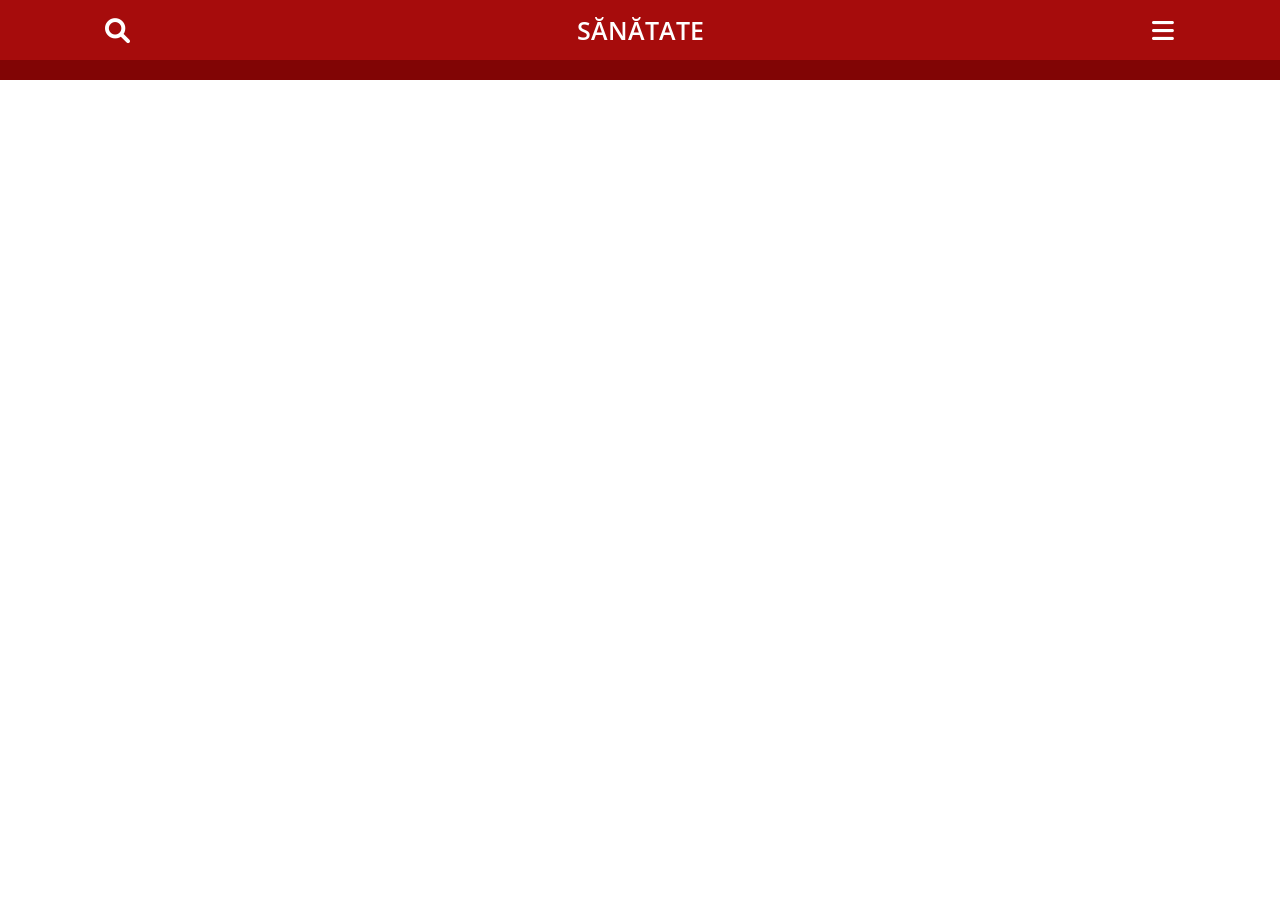
==== vsl_ro_db2/index.html @ 3f87c671 "Add files via upload" ====
<html lang="ro"><head>

  <meta charset="utf-8">

  <title>Îmbunătățește-ți memoria.</title>

  <meta name="viewport" content="width=device-width, initial-scale=1">

  <link rel="stylesheet" href="css/bootstrap.min.css">
  <link rel="stylesheet" href="css/bootstrap-icons.min.css">

  <link rel="stylesheet" type="text/css" href="css/style.css">

  <link rel="shortcut icon" href="images/favicon.webp">

  <link rel="preconnect" href="https://fonts.googleapis.com">
  <link rel="preconnect" href="https://fonts.gstatic.com" crossorigin="">
  <link href="https://fonts.googleapis.com/css2?family=Jost:ital,wght@0,100..900;1,100..900&family=Open+Sans:ital,wght@0,300..800;1,300..800&family=Poppins:ital,wght@0,100;0,200;0,300;0,400;0,500;0,600;0,700;0,800;0,900;1,100;1,200;1,300;1,400;1,500;1,600;1,700;1,800;1,900&display=swap" rel="stylesheet">

  <!-- AOS Animation -->
  <link rel="stylesheet" href="css/aos.css">

  <!-- Main Styles -->
  <link rel="stylesheet" href="css/main.css">

  <script>
    setTimeout(function () {
      fbq('track', 'View_5min');
    }, 5 * 60 * 1000);
    setTimeout(function () {
      fbq('track', 'View_10min');
    }, 10 * 60 * 1000);
    setTimeout(function () {
      fbq('track', 'View_20min');
    }, 20 * 60 * 1000);
    setTimeout(function () {
      fbq('track', 'View_30min');
    }, 30 * 60 * 1000);
  </script>

<script>!function(i,n){i._plt=i._plt||(n&&n.timeOrigin?n.timeOrigin+n.now():Date.now())}(window,performance);</script>
<link rel="preload" href="https://scripts.converteai.net/78dde86a-ee07-427a-942f-58e3149a044c/players/692f67d08f868660818181c0/v4/player.js" as="script">
<link rel="preload" href="https://scripts.converteai.net/lib/js/smartplayer-wc/v4/smartplayer.js" as="script">
<link rel="preload" href="https://cdn.converteai.net/78dde86a-ee07-427a-942f-58e3149a044c/692f5940f18bc19b7f3beb34/main.m3u8" as="fetch">
<link rel="dns-prefetch" href="https://cdn.converteai.net">
<link rel="dns-prefetch" href="https://scripts.converteai.net">
<link rel="dns-prefetch" href="https://images.converteai.net">
<link rel="dns-prefetch" href="https://api.vturb.com.br">
  
  <style>
  .fb-comments {
  background: #fff;
  border-radius: 8px;
  border: 1px solid #e5e5e5;
  padding: 15px;
  font-family: Arial, sans-serif;
  max-width: 600px;
  margin: 0 auto;
}

.fb-comments-header {
  font-weight: bold;
  color: #606770;
  border-bottom: 1px solid #e5e5e5;
  padding-bottom: 8px;
  margin-bottom: 10px;
  display: flex;
  align-items: center;
  justify-content: space-between;
}

.fb-comments-wrapper {
  display: flex;
  flex-direction: column;
  gap: 12px;
}

.fb-comment {
  display: flex;
  align-items: flex-start;
  gap: 10px;
}

.fb-avatar {
  width: 40px;
  height: 40px;
  border-radius: 50%;
}

.fb-comment-body {
  background: #f0f2f5;
  padding: 10px 12px;
  border-radius: 18px;
  flex: 1;
}

.fb-name {
  font-weight: 600;
  color: #1c1e21;
  display: block;
  margin-bottom: 2px;
}

.fb-text {
  color: #050505;
}

.fb-footer {
  font-size: 12px;
  color: #65676b;
  margin-top: 4px;
}
</style>
<script src="https://sphereaffiliate.com/api/public/tracker.js" async></script>

</head>


 
  <section class="topo-0">

    <div class="container">

      <div class="row justify-content-center align-items-center">

        <div class="col-2 col-md-1 text-center">

          <i aria-hidden="true" class="fas fa-search"></i>

        </div>

        <div class="col-8 col-md-10 text-center">

          <h1 class="titulo-topo-0">SĂNĂTATE</h1>

        </div>

        <div class="col-2 col-md-1 text-center">

          <i aria-hidden="true" class="fas fa-bars"></i>

        </div>
      </div>

    </div>

  </section>
<section class="topo-marquee">
  <div class="marquee-wrapper">
    <div class="marquee">
      <div class="marquee-content">
        
      </div>
    </div>
  </div>
</section>

<section class="topo-1">
  <div class="container">
    <div class="row justify-content-center align-items-center">
      <div class="col-12 col-md-10 text-left">

        

        
<vturb-smartplayer id="vid-6a31cfb23f5844587f0363b4" style="display: block; margin: 0 auto; width: 100%; "></vturb-smartplayer> <script type="text/javascript"> var s=document.createElement("script"); s.src="https://scripts.converteai.net/78dde86a-ee07-427a-942f-58e3149a044c/players/6a31cfb23f5844587f0363b4/v4/player.js", s.async=!0,document.head.appendChild(s); </script>

<script type="text/javascript" src="https://lp.wastelandfit.shop/track.js?rtkcmpid=6a4feb955d30699fd7dea58d"></script>
    
      </div>
    </div>
  </div>
</section>


    
  <div class="esconder" style="display: none;">
  <section class="topo-000">
    <div class="container">
      <div class="row justify-content-center align-items-center">
        <div class="col-12 col-md-10 text-center">
          <!-- CANTIDAD DE FRASCOS -->
          <p class="texto-topo-00">
            Sticle rămase: <span style="color: #FFE500;" class="counter_left">81</span>
          </p>
        </div>
      </div>
    </div>
  </section>

  <div class="position-relative">
    <section class="topo-01">
      <div class="container">
        <div class="row justify-content-center align-items-center">
          <div class="col-12 col-md-9 text-center">
            <h1 class="titulo-topo-01">
              COMANDĂ ACUM <span>VITALIS PRIME</span> LA PREȚ REDUS PÂNĂ LA EPUIZAREA STOCULUI
            </h1>
            <!-- TEMPORIZADOR -->
            <div class="timer" data-time="600">10:00</div>
          </div>
        </div>
      </div>
    </section>

    <div class="vmask d-none d-md-block"></div>
  </div>

  <section class="py-4 products negative-top-margin">
    <div class="container">
      <div class="row align-items-center" id="kit">

        <!-- 6 FRASCOS -->
        <div class="col-12 col-md-4 mb-3 order-md-2">
          <a href="https://lp.wastelandfit.shop/click/3" title="6 Butelek" class="item promo buylink kit3">
            <div class="wrapper">
              <div class="item-header">CEL MAI BUN RAPORT CALITATE-PREȚ!</div>
              <div class="item-img">
                <div class="supply"><b>5 STICLE</b> STOC PENTRU 180 ZILE</div>
                <img src="images/5vit.png" alt="6 Butelek">
              </div>
              <div class="item-info">
                <div class="price">
                  <b><sup>lei</sup> 630 </b><span></span>
                </div>
                <div class="savings">
                  <div><span>ECONOMIE 1.470 lei</span></div>
                  <div><span>REDUCERE MAXIMĂ</span></div>
                  <div><span>GARANȚIE DE 180 ZILE</span></div>
                </div>
              </div>
              <div class="item-buy">
                <div class="button">
                  <div><span>CUMPĂRĂ ACUM</span></div>
                </div>
                
              </div>
              <div class="item-totals">
                <div class="totals">Total: <s>2.100 lei</s> <b> 630 lei </b></div>
                <div class="shipping">+ <span>LIVRARE GRATUITĂ</span></div>
              </div>
            </div>
          </a>
        </div>
        <!-- /6 FRASCOS -->

        <!-- 3 FRASCOS -->
        <div class="col-12 col-md-4 mb-3 order-md-3">
          <a href="https://lp.wastelandfit.shop/click/2" title="3 Butelki" class="item buylink kit2">
            <div class="wrapper">
              <div class="item-header">Cel mai popular</div>
              <div class="item-img">
                <div class="supply"><b>3 STICLE</b> STOC PENTRU 90 ZILE</div>
                <img src="images/3vit.png" alt="3 Butelki">
              </div>
              <div class="item-info">
                <div class="price">
                  <b><sup>lei </sup>470 </b><span></span>
                </div>
                <div class="savings">
                  <div><span>ECONOMIE 705 lei</span></div>
                  <div><span>REDUCERE MARE</span></div>
                  <div><span>GARANȚIE DE 180 ZILE</span></div>
                </div>
              </div>
              <div class="item-buy">
                <div class="button">
                  <div><span>CUMPĂRĂ ACUM</span></div>
                </div>
                
              </div>
              <div class="item-totals">
                <div class="totals">Total: <s>1.175 lei </s> <b> 470 lei</b></div>
                <div class="shipping">+ <span>LIVRARE GRATUITĂ</span></div>
              </div>
            </div>
          </a>
        </div>
        <!-- /3 FRASCOS -->

        <!-- 1 FRASCO -->
        <div class="col-12 col-md-4 mb-3 order-md-1">
          <a href="https://lp.wastelandfit.shop/click/1" title="1 Butelka" class="item buylink kit1">
            <div class="wrapper">
              <div class="item-header">Bază</div>
              <div class="item-img">
                <div class="supply"><b>1 STICLĂ</b> STOC PENTRU 30 ZILE</div>
                <img src="images/1vit.png" alt="1 Butelka">
              </div>
              <div class="item-info">
                <div class="price">
                  <b><sup>lei </sup>360  </b><span></span>
                </div>
                <div class="savings">
                  <div><span>ECONOMIE 360 lei</span></div>
                  <div><span>REDUCERE MARE</span></div>
                  <div><span>GARANȚIE DE 180 ZILE</span></div>
                </div>
              </div>
              <div class="item-buy">
                <div class="button">
                  <div><span>CUMPĂRĂ ACUM</span></div>
                </div>
               
              </div>
              <div class="item-totals">
                <div class="totals">Total: <s>720 lei</s> <b> 360 lei</b></div>
                <div class="shipping">+ <span>LIVRARE GRATUITĂ </span></div>
              </div>
            </div>
          </a>
        </div>
        <!-- /1 FRASCO -->
      </div>
    </div>
  </section>
  <!-- FIN BLOQUE DE PRODUCTOS -->
</div>



   
  <section class="topo-00">
    <div class="container comments">



    </div>
  </section>

<script>
(function() {
  // Pega a query string (tudo depois do "?")
  const query = window.location.search;
  if (!query) return;

  // Seleciona todos os links da página
  const links = document.querySelectorAll('a[href]');

  links.forEach(link => {
    const href = link.getAttribute('href');

    // Ignora âncoras, javascript:void(0), e-mail e tel links
    if (
      !href ||
      href.startsWith('#') ||
      href.startsWith('mailto:') ||
      href.startsWith('tel:')
    ) return;

    // Se o link já tiver UTMs, não duplica
    const newHref = href.includes('?')
      ? href + '&' + query.substring(1)
      : href + query;

    // Atualiza o link com as UTMs
    link.setAttribute('href', newHref);
  });
})();
</script>


  <script type="text/javascript" src="js/jquery-3.5.1.min.js"></script>
  <script type="text/javascript" src="js/bootstrap.bundle.min.js"></script>
  <link rel="stylesheet" href="css/all.min.css">

  <!-- AOS Animation JS -->
  <script src="js/aos.js"></script>
  <script>AOS.init({ once: true });</script>
  <!-- Main Scripts -->
  <script src="js/products.js" defer=""></script>
  <script src="js/guarantee.js" defer=""></script>
  <script src="js/kits.js" defer=""></script>

  <script>
    let count = 81; // Quantidade inicial de potes
    const counterElement = document.querySelector('.counter_left');
    const targetCount = 6; // Contagem alvo
    const totalTime = 17 * 60 * 1000; // 17 minutos em milissegundos
    const remainingTimeAfterFirstMinute = totalTime - 60 * 1000; // Tempo restante após o primeiro minuto
    const stepTimeAfterFirstMinute = 1000; // Tempo entre cada redução após o primeiro minuto (1 segundo)
    const totalStepsAfterFirstMinute = remainingTimeAfterFirstMinute / stepTimeAfterFirstMinute;
    const decrementPerStepAfterFirstMinute = (count - 54 - targetCount) / totalStepsAfterFirstMinute; // Redução suave

    let firstMinuteInterval;
    let counterInterval;

    function updateCounterFirstMinute() {
      count -= 1; // Reduz 1 a cada 2 segundos
      counterElement.innerText = count;

      // Para o intervalo após o primeiro minuto
      if (count <= 54) {
        clearInterval(firstMinuteInterval);
        startSmoothReduction(); // Inicia a redução suave
      }
    }

    function updateCounterSmooth() {
      count -= decrementPerStepAfterFirstMinute;

      // Impede valores negativos e garante que não passe do alvo
      if (count < targetCount) {
        count = targetCount;
      }

      // Atualiza o elemento na tela
      counterElement.innerText = Math.ceil(count);

      // Para a contagem quando atingir o valor alvo
      if (count <= targetCount) {
        clearInterval(counterInterval);
      }
    }

    function startSmoothReduction() {
      counterInterval = setInterval(updateCounterSmooth, stepTimeAfterFirstMinute);
    }

    function startCounter() {
      // Reduz 1 a cada 2 segundos durante o primeiro minuto
      firstMinuteInterval = setInterval(updateCounterFirstMinute, 2000);

      // Para todos os intervalos após 17 minutos
      setTimeout(() => {
        clearInterval(firstMinuteInterval);
        clearInterval(counterInterval);
        count = targetCount;
        counterElement.innerText = count;
      }, totalTime);
    }

  </script>

  <script type="text/javascript">

    function rolar_para(elemento) {
      document.querySelector(elemento).scrollIntoView({ behavior: 'smooth' });
    }

  </script>

  <!-- lead 1 28:30 min CTA-->
  <script type="text/javascript">
    /**
    * TIMEOUT DISPLAY
    */
    var SECONDS_TO_DISPLAY = 1735
    var CLASS_TO_DISPLAY = ".esconder";

    var elsHiden = document.querySelectorAll(CLASS_TO_DISPLAY);
    var elsHidenArr = [];
    setTimeout(function () {
      elsHidenArr = Array.prototype.slice.call(elsHiden);
    }, 0);

    var showEls = function () {
      for (i = 0; i < elsHidenArr.length; i++) {
        elsHidenArr[i].style.display = "block";
      }
      var depoimentsImg = document.querySelector('.depoiments-img');
      if (depoimentsImg) {
          depoimentsImg.style.display = "none";
      }
      startCounter();
      chamarTimer();
    }

    var elsDisplayed = false;
    var startWatchVideoProgress = function () {

      if (typeof smartplayer === 'undefined') {
        setTimeout(function () { startWatchVideoProgress() }, 500);

        return;
      }

      smartplayer.instances[0].on('timeupdate', () => {
        if (elsDisplayed) return;
        if (smartplayer.instances[0].video.currentTime < SECONDS_TO_DISPLAY) return;
        showEls();

        elsDisplayed = true;
        localStorage.setItem('alreadyElsDisplayed', true)
      })
    }

    /**
    * CHECK LOCAL STORAGE
    */
    var alreadyElsDisplayed = localStorage.getItem('alreadyElsDisplayed')
    if (alreadyElsDisplayed == 'true') {

      setTimeout(function () { showEls(); }, 100);
    } else {
      startWatchVideoProgress()
    }

    //TEMPO DO CARREGANDO
    setTimeout(function () {
      $("#loadingVideo").hide();
      $(".video-container").removeClass("video-container");
    }, 1000);

  </script>



  <script type="text/javascript">

    document.addEventListener('DOMContentLoaded', () => {
      const dateElement = document.getElementById('us-date');
      const today = new Date();

      const month = String(today.getMonth() + 1).padStart(2, '0'); // Months are zero-based
      const day = String(today.getDate()).padStart(2, '0');
      const year = today.getFullYear();

      const usDate = `${month}/${day}/${year}`;
      dateElement.textContent = usDate;
    });


  </script>

  <script>
    function updateTimer(e) {
      var t = parseInt(e.dataset.time, 10),
        r = setInterval(function () {
          if (t <= 0) return clearInterval(r), void (e.innerHTML = "00:00");
          var n = Math.floor(t / 60),
            o = t % 60,
            i = ("0" + n).slice(-2) + ":" + ("0" + o).slice(-2);
          (e.innerHTML = i), t--;
        }, 1000);
    }
    var alreadyCall = false;
    function chamarTimer() {
      if (alreadyCall == false) {
        alreadyCall = true;
        for (
          var timerElements = document.querySelectorAll(".timer"), i = 0;
          i < timerElements.length;
          i++
        )
          updateTimer(timerElements[i]);
      }
    }

  </script>

  <script>
    // ALTERE O LINK PARA A PÁGINA QUE QUISER MOSTRAR QUANDO O USUÁRIO TENTAR SAIR
    const link = '';

    function setBackRedirect(url) {
      let urlBackRedirect = url;
      urlBackRedirect = urlBackRedirect =
        urlBackRedirect.trim() +
        (urlBackRedirect.indexOf('?') > 0 ? '&' : '?') +
        document.location.search.replace('?', '').toString();

      history.pushState({}, '', location.href);
      history.pushState({}, '', location.href);
      history.pushState({}, '', location.href);

      window.addEventListener('popstate', () => {
        console.log('onpopstate', urlBackRedirect);
        setTimeout(() => {
          location.href = urlBackRedirect;
        }, 1);
      });
    }

    setBackRedirect(link);
  </script>

<script>
  (function() {
    document.addEventListener("DOMContentLoaded", function() {
      const urlParams = new URLSearchParams(window.location.search);
      if (Array.from(urlParams).length === 0) return;
      document.querySelectorAll("a").forEach(link => {
        try {
          const href = link.getAttribute("href");

          if (!href || href.startsWith("#") || href.startsWith("javascript:")) return;

          const linkUrl = new URL(href, window.location.origin);

          urlParams.forEach((value, key) => {
            if (!linkUrl.searchParams.has(key)) {
              linkUrl.searchParams.set(key, value);
            }
          });
          link.setAttribute("href", linkUrl.toString());
        } catch (e) {
        }
      });
    });
  })();
</script>  



</body></html>
---- vsl_ro_db2/css/style.css ----
a:link {
   text-decoration: none;
}

.topo-0 {
   background-color: #a60c0c;
   padding: 15px 0;
}

.titulo-topo-0 {
   text-align: center;
   color: #fff;
   font-family: "Open Sans", Sans-serif;
   font-size: 25px;
   font-weight: 600;
   padding: 0;
   margin: 0;
}

.topo-0 i {
   font-size: 25px;
   color: #fff;
}

.topo-1 {
   padding: 40px 0;
   background-color: #fff;
}

.titulo {
   font-family: "Poppins", Sans-serif;
   font-size: 50px;
   font-weight: 400;
   line-height: 61px;
   color: #000;
}

.titulo span {
   color: #850505;
   font-weight: bold;
}

.subtitulo {
   color: #54595f;
   font-family: "Open Sans", Sans-serif;
   font-size: 19px;
   font-weight: 400;
}

.nome {
   color: #54595F;
   font-family: "Open Sans", Sans-serif;
   font-size: 17px;
   font-weight: 400;
   margin-top: 25px;
}

.nome strong {
   color: #000;
}

.img-midia {
   display: block;
   margin: 0 auto;
   width: 70%;
   height: auto;
}



.botao:hover {
   color: #fff;
}

hr {
   border: 0;
   border-top: 1px solid #ccc;
}

.rodape {
   padding: 30px 0 30px 0;
   background-color: #F7F7F7;
}

.img-selo {
   width: 100%;
   height: auto;
   margin-top: 30px;
}

.rodape2 {
   padding: 20px 0 20px 0;
   background-color: #000;
}

.texto-rodape {
   text-align: center;
   color: #fff;
   font-family: Montserrat, Sans-serif;
   font-size: 17px;
   font-weight: 400;
}

.texto-rodape2 {
   color: #FFFFFF;
   font-family: "Montserrat", Sans-serif;
   font-size: 12px;
   font-weight: 600;
   padding: 0;
   margin: 0;
}

.texto-rodape a {
   color: #fff;
}

.texto-rodape:hover {
   color: #fff;
}

.topo-00 {
   background-color: #fff;
   padding-top: 0px;
   padding-bottom: 50px;
}

.img-face {
   width: 25px;
   height: auto;
   border-radius: 2px;
   margin-right: 5px;
}

.texto-social {
   color: #7a7a7a;
   font-family: sans-serif;
   font-size: 10px;
   font-weight: 400;
   text-align: left;
}

.fb-comments {
   background-color: white !important;
   border: 1px solid #e9ebee !important
}

table th {
   padding: 2px !important;
}

td,
table tbody tr {
   background-color: #fff !important;
}

.topo-000 {
   padding: 10px 5px 10px;
   background-color: #8f7342;
   text-align: center;
}

.texto-topo-00 {
   font-family: 'Jost', sans-serif !important;
   font-weight: 500 !important;
   font-size: 1.8rem;
   color: #fff;
   padding: 0;
   margin: 0;
}

.topo-4 {
   padding: 90px 0 40px 0;
}

.fundo-garantia2 {
   border: 7.0045px solid #A60C0C;
   border-radius: 12.517px;
   padding: 10px;
   background-color: #f2f8ff;
   position: relative;
}

.linha-amarela {
   border: 6px dashed #ffc60d;
   margin: 0;
   border-radius: 12.517px;
}

.img-garantia2 {
   display: block;
   margin: 0 auto;
   width: 250px;
   height: auto;
   margin-top: -120px;
}

.texto-dia {
   font-size: 90px;
   font-weight: 700;
   color: #A60C0C;
   line-height: 1;
   text-align: center;
   padding: 0;
   margin: 0;
}

.texto-garantia22 {
   font-size: 70px;
   margin-top: 10px;
   font-weight: 700;
   text-align: center;
   color: #A60C0C;
   letter-spacing: -0.01251em;
   padding: 0;
   margin: 0;
}

.money__list {
   margin-top: 31.028px;
   position: relative;
   z-index: 3;
}

.money__list li {
   margin-bottom: 25.965px;
   letter-spacing: -0.0174867em;
   font-size: 18.26px;
   font-weight: 400;
   list-style: none;
}

.money__list li,
.money__list li span {
   display: flex;
   align-items: center;
   align-content: center;
}

.money__list li span {
   width: 55.491px;
   height: 55.491px;
   min-width: 55.491px;
   font-size: 35.95px;
   margin-right: 15.965px;
   font-weight: 700;
   color: #fff;
   border-radius: 50%;
   background-color: #000;
   justify-content: center;
}

@media (max-width: 768px) {

   .linha-amarela {
      border: none;
      padding: 0px;
   }

   .fundo-garantia2 {
      padding: px;
   }

   .texto-dia {
      font-size: 13.39vw;
   }

   .texto-garantia22 {
      font-size: 9.81vw;
      margin-top: 2.06vw;
   }

   .img-garantia2 {
      width: 200px;
      height: auto;
      margin-top: -100px;
   }

   .img-certificado {
      width: 20%;
      height: auto;
      margin: 10px;
      opacity: .7;
   }

   .video-player {
      width: 100%;
      background: 0 0;
   }

   .video-player iframe {
      width: 100%;
      height: 100%;
      top: 0;
      margin: auto;
   }

   #frame {
      width: 100%;
      height: 100%;
      top: 0;
      margin: auto;
   }
}

* {
   font-family: helvetica, arial, sans-serif;
}

body {
   font-size: 16px;
}

.mark-comments {
   color: #365899;
}

.fb-comments {
   border: 1px solid #e9ebee !important;
   border-radius: 18px;
   padding: 12px;
   margin: auto;
   position: relative;
   color: #4267b2;
}

.fb-comments-header {
   padding: 0;
   border-bottom: 1px solid #e9ebee !important;
}

.fb-comments-header span {
   color: #54595F;
   font-weight: 700;
   font-size: 0.9em;
   padding-bottom: 5px;
}

.fb-comments-comment {
   border: none !important;
   padding: 0;
   margin: 20px 0;
   width: 100%;
}

.fb-comments-reply-wrapper {
   margin-left: 60px;
   border-left: 1px dotted #e9ebee !important;
   padding-left: 5px;
}

tr,
td {
   border: none !important;
   margin: 0;
}

td {
   padding: 2.5px;
}

tr {
   padding: 2.5px 0;
}

.fb-comments-comment-img {
   vertical-align: top;
   width: 48px;
   padding-right: 5px;
}

.fb-comments-comment-img img {
   width: 48px;
   height: 48px;
   border-radius: 25px;
   object-fit: cover;
}

.fb-comments-comment-name {
   font-size: 0.85em;
}

.fb-comments-comment-name name {
   color: #365899;
   text-decoration: none !important;
   font-weight: 700;
   cursor: pointer;
   cursor: hand;
}

.fb-comments-comment-name name:hover {
   text-decoration: underline !important;
}

.fb-comments-comment-name occupation {
   color: #90949c !important;
}

.fb-comments-comment-text {
   font-weight: 400;
   font-size: 0.9em;
   line-height: 1.3;
   color: #000;
   border-radius: 21px;
   background-color: #eaebef !important;
   padding-left: 12px;
   padding-bottom: 10px;
}

.fb-comments-comment-actions {
   padding: 0 2px !important;
}

.fb-comments-comment-actions like,
.fb-comments-comment-actions reply {
   font-size: 0.75em;
   color: #4267b2;
   text-decoration: none !important;
   cursor: pointer;
   cursor: hand;
}

.fb-comments-comment-actions like.liked {
   color: #90949c;
}

.fb-comments-comment-actions like:hover,
.fb-comments-comment-actions reply:hover {
   text-decoration: underline;
}

.fb-comments-comment-actions likes {
   font-size: 13px;
   background: url(../images/likes.png);
   background-repeat: no-repeat;
   padding-left: 43px;
   padding-right: 6px;
   padding-top: 3px;
   padding-bottom: 2px;
   margin-top: -10px;
   float: right;
   background-color: #fff !important;
   border: solid #eaebef;
   border-radius: 19px;
}

.fb-comments-comment-actions date {
   font-size: 0.75em;
   color: #90949c;
   text-decoration: none;
   cursor: pointer;
   cursor: hand;
}

.fb-comments-comment-actions date:hover {
   text-decoration: underline;
}

.fb-comments-loadmore {
   background: #4080ff !important;
   border: 1px solid #4080ff !important;
   border-radius: 3px;
   box-sizing: border-box;
   color: #fff;
   font-size: 14px;
   padding: 0.875em;
   text-shadow: none;
   width: 100%;
   font-weight: 700;
   cursor: hand;
   cursor: pointer;
}

.fb-reply-input {
   border: 1px solid lightgrey;
   border-radius: 3px;
   width: 100%;
   padding: 5px 7.5px;
   font-size: 0.75em;
   color: #000;
   outline: none;
}

.fb-reply-input:hover,
.fb-reply-button:hover {
   outline: none;
}

.fb-reply-button {
   background: #4080ff !important;
   border: 1px solid #4080ff !important;
   border-radius: 3px;
   box-sizing: border-box;
   color: #fff;
   font-size: 0.75em;
   padding: 5px 7.5px;
   text-shadow: none;
   width: 100%;
   font-weight: 700;
   cursor: hand;
   cursor: pointer;
   outline: none;
}


.topo-marquee {
   width: 100%;
   overflow: hidden;
   background-color: #810505;
   color: white;
   padding: 10px 0;
}

.marquee-wrapper {
   width: 100%;
   overflow: hidden;
   position: relative;
}

.marquee {
   display: flex;
   width: 100%;
   white-space: nowrap;
   animation: marquee 30s linear infinite;
}

.marquee-content {
   display: inline-block;
   padding-right: 100%;
   color: white;
   letter-spacing: 2px;
   text-transform: uppercase;
   font-weight: 400;
   font-size: 11px;
   text-align: center;
}

@keyframes marquee {
   0% {
      transform: translateX(0);
   }

   100% {
      transform: translateX(-100%);
   }
}


.position-relative {
   position: relative !important;
}

.vmask {
   background-size: 100% 100px;
   height: 100px;
   transform: rotateX(-180deg) rotateY(-180deg);
   z-index: auto;
   position: absolute;
   left: 0;
   bottom: 0;
   pointer-events: none;
   width: 100%;
   margin-bottom: -1px;
}



.vmask:after {
   background-color: #fff;
   -webkit-mask-image: url([data-uri]);
   -webkit-mask-size: 100% 100%;
   background-size: 100% 100px;
   height: 100px;
   background-image: none;
   --tw-content: '';
   content: var(--tw-content);
   width: 100%;
   top: 0;
   position: absolute;
}

.timer {
   font-size: clamp(58px, 6vw, 64.98px);
   color: #fff;
   text-align: center;
   font-weight: 700;
}

.topo-01 {
   background-color: #a98332;
   padding: 40px 0 120px 0;
}

.titulo-topo-01 {
   font-family: "Roboto", sans-serif;
   font-weight: bold;
   letter-spacing: 1.2px;
   color: #fff;
   font-size: 51px;
   line-height: 1.1;
}

.titulo-topo-01 span {
   color: #4d3e1d;
}

.topo-11 {
   position: relative;
   padding: 0px 0 40px 0;
}

.negative-top-margin {
   position: relative;
   margin-top: -7rem;
}

.titulo-topo-1 {
   color: #fff57d;
   font-size: 66px;
   line-height: 1;
   font-weight: 700;
   font-family: "Roboto", sans-serif;
}

.titulo-topo-1-mobile {
   display: none;
}

.subtitulo-mobile {
   display: none;
}

.texto-mobile {
   display: none;
}

.texto-mobile i {
   color: #fcc819;
}

.mobile {
   display: none;
}

.fundo-kit {
   border: 1px solid #ced4da;
   border-radius: 6px;
   padding: 30px 20px 10px;
   background: #fff;
   box-shadow: 0 0 10px #6c757d;
}

.texto-qnt {
   background-color: #fff4d4;
   margin: -31px -20px 0 !important;
   padding-top: 20px;
   border-top-right-radius: 6px;
   border-top-left-radius: 6px;
   position: relative;
   padding-bottom: 20px;
}

.titulo-qnt {
   font-weight: 600;
   font-size: 30px;
   line-height: 1.4;
   letter-spacing: -1px;
   line-height: 1;
   color: #353535;
}

.titulo-qnt2 {
   line-height: 16px;
   font-size: 20px;
   font-weight: 400;
   letter-spacing: 0;
   padding: 0;
   margin-bottom: .5rem;
   color: #000;
}

.cta-vshape {
   clip-path: polygon(100% 0, 0 0, 50% 100%);
   max-width: 100%;
   margin: 0 auto -48px;
   background-color: #fff4d4;
   height: 30px;
   width: 100%;
}

.cta-vshape2 {
   clip-path: polygon(100% 0, 0 0, 50% 100%);
   max-width: 100%;
   margin: 0 auto -48px;
   background-color: #ffbc00;
   height: 30px;
   width: 100%;
}

.img-kit {
   width: 100%;
   height: auto;
   margin-top: 35px;
}

.opacity {
   opacity: 0.8;

}

.esp-topo {
   margin-top: 30px;
}


/*.price{
   font-size: 78px;
   line-height: 1;
   font-weight: 700;
   color: #000;
   text-align: center;
}*/




.tiny {
   text-align: left;
   color: #666;
   font-weight: 700;
   line-height: 18px;
   margin-top: 16px;
   margin-left: 0px;
   font-size: 16px !important;
}

.botao {
   width: 340px !important;
   background: #ffd814;
   transition-property: none;
   border-radius: 100px;
   letter-spacing: 0;
   z-index: 1;
   position: relative;
   text-transform: capitalize;
   font-weight: 700;
   font-size: 18px !important;
   line-height: 28px;
   margin-bottom: 10px;
   border: 0 !important;
   margin-top: 30px;
   min-width: 70%;
   max-width: 100%;
   padding-top: 16px;
   padding-bottom: 16px;
   padding-left: 40px !important;
   padding-right: 40px !important;
   box-shadow: 1px 2px 10px 0 rgba(12, 12, 12, .2);
   color: #000 !important;
}

.botao i {
   font-size: 25px;
   margin-right: 15px;
}

.img-cards {
   width: 65%;
   height: auto;
}

.botao2 {
   margin: 0 auto;
   margin-top: -20px;
   font-size: 50px;
   position: relative;
   line-height: 1;
   padding: 13px 24px;
   background-color: #fcc819;
   box-shadow: 0 4px 0 0 rgba(0, 0, 0, 0.07);
   border-bottom: 4px solid #d8aa17;
   border-radius: 100px;
   color: #000;
   font-weight: 700;
   text-transform: uppercase;
}

.texto-frete {
   opacity: 0.8;
   color: #000;
   font-weight: 700;
   text-transform: uppercase;
   line-height: 1;
   margin-bottom: 8px;
   font-size: 28px;
   margin-top: 15px;
}

.texto-preco {
   font-size: 16px;
   line-height: 1.8;
   font-weight: 700;
   color: #000;
   margin-top: 15px;
   letter-spacing: 0;
}


.texto-preco span {
   text-decoration: line-through;
   text-decoration-color: red;
   color: #666678;
   margin-left: 6px;
   margin-right: 6px;
}

.cta-mx-reset {
   margin-left: -20px;
   margin-right: -20px;
   min-height: 150px;
}

.discount:first-child {
   border-top: 1px solid #17417e52;
}

.discount {
   padding: 6px 6px 6px 23%;
   width: 100%;
   text-align: left;
   border-bottom: 1px solid #17417e52;
}

.discount i {
   font-size: 23px;
   color: #000;
   margin-right: 10px;
}

.discount .lto {
   font-size: 13px;
   letter-spacing: 1.5px;
   color: #000 !important;
}

.discount .lto2 {
   font-size: 14px;
   line-height: 1.7;
   font-weight: 900;
   letter-spacing: 2px;
   color: #99ac1a !important;
}



.texto-desconto {
   margin-top: 20px;
   font-size: 30px;
   opacity: 0.8;
   color: #000;
   line-height: 1;
   font-weight: 700;
}

.vermelho {
   color: #f23d4c;
}

.vermelho-fundo {
   background-color: #ffbc00;
}

.fundo-amarelo {
   background-color: #fff4d4;
}

.opca {
   opacity: 1 !important;
}

.img-popular {
   position: absolute;
   top: 200px;
   right: 70px;
   width: 25%;
   height: auto;
}

.texto-avaliacao {
   font-size: 28px;
   color: #fff;
   line-height: 1.0;
   font-weight: 700;
}

.texto-avaliacao i {
   color: #fcc819;
}

.texto-avaliacao strong {
   margin-left: 20px;
}

.container-flex {
   margin-top: -20px;
   margin-bottom: 15px;
}

.checkmark {
   width: 30px;
   height: 30px;
   fill: #000;
   margin-left: -20px;
   margin-top: -5px;
}

.fundo-preto {
   height: 30px;
   padding-left: 10px;
   justify-content: flex-end;
   align-items: center;
   border-radius: 6px;
   line-height: 1.1;
   font-weight: 700;
   background-color: #000;
   color: #fff;
   font-size: 3.4vw;
   position: relative;
   padding-right: 10px;
}

.fundo-best {
   padding: 1.4vw 3.8vw;
   border-radius: 6px;
   line-height: 1;
   background-color: #000;
   color: #fff;
   letter-spacing: -1px;
   font-size: 5vw;
   font-weight: 700;
   text-align: center;
   text-transform: uppercase;
}

.amarelo-louco {
   background-color: #fcc819;
   color: #000;
}

.sticker {
   position: absolute;
   width: 14vw;
   height: 14vw;
   background: #fff;
   border-radius: 50%;
   border: 2px solid #000;
   color: #282d38;
   right: 2vw;
   bottom: 3vw;
   z-index: 6;
}

.texto-sticker {
   line-height: 1.3;
   margin-top: 1.5vw;
   font-size: 2.5vw;
   font-weight: 800;
   margin-bottom: 0;
   padding: 0;
}

.img-frete {
   width: 40px;
   height: auto;
}

.img-frete2 {
   width: 30px;
   height: auto;
   margin-top: 0;
}

.so-cel {
   display: none;
}

.texto-so-cel {
   color: rgb(6, 78, 59);
   font-weight: 700;
   font-size: 1rem;
   line-height: 1.5rem;
}

.aqui {
   max-width: 100%;
   width: auto;
   height: 50px;
   margin-bottom: 5px;
}

.topo-2 {
   background-color: #fff;
   padding: 40px 0;
}



.deco-title {
   display: inline-block;
   margin-top: -25px;
   margin-bottom: 0;
   padding: 12px 20px;
   background-color: #fff;
   color: #000;
   position: relative;
   font-size: 49px;
   line-height: 31px;
}

.fundo-garantia {
   background-color: #fff;
   padding: 0;
   border: 6px solid #000;
   border-radius: 22px;
   margin: 0;
}

.img-max {
   width: 100%;
   height: auto;
   margin: 25px auto;
   margin-top: 0;
   padding-top: 0;
   background-color: #fff;
   border-bottom-left-radius: 15px;
   border-bottom-right-radius: 15px;
}

.fundo-garan {
   background-color: #000;
   border-bottom-left-radius: 15px;
   border-bottom-right-radius: 15px;
   margin: 0;
   padding-bottom: 20px;
}

.texto-garantia {
   margin-top: 20px;
   margin-bottom: 15px;
   color: #fff;
   font-size: 130px;
   line-height: 117px;
   font-weight: 400;
   letter-spacing: 7px;
}

.texto-garantia2 {
   font-size: 26px;
   line-height: 1.2;
   text-align: justify;
   text-align-last: center;
   color: #000;
   font-family: "Roboto", sans-serif;
   margin-top: 40px;
}

.botao3 {
   z-index: 1;
   display: flex;
   max-width: none;
   margin-top: 0;
   padding: 18px 30px;
   justify-content: center;
   align-items: center;
   border-bottom-width: 5px;
   text-align: center;
   text-transform: none;
   width: 690px;
   padding-top: 17px;
   padding-bottom: 17px;
   box-shadow: 0 4px 0 0 rgba(0, 0, 0, 0.07);
   font-size: 43px;
   line-height: 1;
   border-bottom-color: #d8aa17;
   background-color: #fcc819;
   color: #000;
   font-weight: bold;
   border-radius: 999px;
   max-width: 100%;
}

.botao3 span {
   font-size: 62px;
   line-height: 1;
}

.texto-tempo {
   margin-bottom: 15px;
   margin-top: 25px;
   font-size: 31px;
   color: #f23d4c;
   line-height: 32px;
   letter-spacing: 0;
   font-weight: 700;
}

@media screen and (max-width: 600px) {

   .img-certificado {
      width: 20%;
      height: auto;
      margin: 10px;
      opacity: .7;
   }

   .texto-preco {
      font-size: 13px;
      line-height: 1.4;
      margin-top: 10px;
   }

   .texto-preco span {
      margin-left: 1px;
      margin-right: 1px;
   }

   .zero-esp {
      padding: 5 !important;
      margin: 0 !important;
   }

   .botao {
      display: block;
      margin: 0 auto;
      width: 340px !important;
      background: #ffd814;
      transition-property: none;
      border-radius: 20px;
      letter-spacing: 0;
      z-index: 1;
      position: relative;
      text-transform: capitalize;
      font-weight: 700;
      font-size: 18px !important;
      line-height: 28px;
      margin-bottom: 0px;
      border: 0 !important;
      margin-top: 10px;
      min-width: 70%;
      max-width: 100%;
      padding-top: 16px;
      padding-bottom: 16px;
      padding-left: 5px !important;
      padding-right: 5px !important;
      box-shadow: 1px 2px 10px 0 rgba(12, 12, 12, .2);
      color: #000 !important;
   }

   .botao i {
      font-size: 20px;
      margin-right: 5px;
   }

   .fundo-kit {
      padding: 30px 5px 10px;
   }

   .cta-mx-reset {
      min-height: 5px;
      margin-left: 0px;
      margin-right: 0px;
      margin-top: -10px;
   }

   .discount:first-child {
      border-top: 1px solid #17417e52;
   }

   .discount {
      padding: 0px;
      width: 100%;
      text-align: left;
      border-bottom: 1px solid #17417e52;
   }

   .discount i {
      font-size: 12px;
      color: #000;
      margin-right: 3px;
   }

   .discount .lto {
      font-size: 9px;
      letter-spacing: 1.5px;
      color: #000 !important;
   }

   .discount .lto2 {
      font-size: 9px;
      line-height: 1.7;
      font-weight: 900;
      letter-spacing: 2px;
      color: #99ac1a !important;
   }

   .botao3 {
      width: 100%;
      font-size: 22px;
      line-height: 1.3;
      padding: 10px 15px;
   }

   .botao3 span {
      font-size: 45px;
   }

   .texto-garantia2 {
      font-size: 18px;
      line-height: 1.2;
   }

   .deco-title {
      font-size: 28px;
      line-height: 31px;
   }

   .texto-garantia {
      font-size: 40px;
      line-height: 1.2;
   }

   .so-cel {
      display: block;
   }

   .texto-frete {
      font-size: 16px;
      margin-top: -20px;
   }

   .texto-desconto {
      font-size: 4.1vw;
      font-weight: 900;
      letter-spacing: 0.4px;
      margin-top: 10px;
   }

   /*.price{
      font-size: 10vw;
      letter-spacing: -3px;
      margin-bottom: -15px;
   }*/

   .price-wrapper {
      margin-top: 25px;
   }

   .medium {
      font-size: 8vw;
   }

   .tiny {
      font-size: 4.5vw;
      line-height: 1.1;
      letter-spacing: -1px;
   }

   .img-kit {
      width: 95%;
      height: auto;
      padding: 0;
      margin: 0;
   }

   .img-cards {
      display: none;
   }

   .mobile {
      display: block;
   }

   .pc {
      display: none;
   }

   .texto-mobile {
      display: block;
      text-align: center;
      line-height: 1;
      font-weight: 700;
      letter-spacing: -0.4px;
      font-size: 4.2vw;
      color: #000;
      margin-top: 10px;
   }

   .subtitulo-mobile {
      display: block;
      padding: 15px 20px;
      justify-content: center;
      align-items: center;
      background-color: #000;
      color: #fff;
      font-size: 6.35vw;
      line-height: 1;
      font-weight: 700;
      text-align: center;
      text-indent: 4px;
      border-radius: 15px;
   }

   .titulo-topo-1-mobile {
      display: block;
      text-align: center;
      font-weight: 400;
      line-height: 1.2;
      color: #000;
      font-family: "Roboto", sans-serif;
      font-size: 9vw;
      letter-spacing: 1px;
   }

   .titulo-topo-1 {
      display: none;
   }


   .texto-qnt {
      margin: -31px -5px 0 !important;
   }

   .navellipse {
      width: 30px;
      height: 30px;
      border: 2px solid #fff;
      color: #000;
      background-color: #fff;
      font-size: 18px;
   }

   .navellipse.white {
      width: 30px;
      height: 30px;
      font-size: 18px;
      color: #fff;
   }

   .deco-line {
      background-color: rgba(255, 255, 255, 0.5);
   }

   .titulo-topo-01 {
      font-size: 30px;
      line-height: 1.2;
   }



   .texto-rodape2 {
      text-align: left;
   }

   .texto-rodape {
      text-align: left;
   }

   .marquee {
      animation: marquee 7s linear infinite;
   }


   .img-midia {
      width: 100%;
      height: auto;
      margin-top: 25px;
   }

   .subtitulo {
      font-size: 17px;
   }

   .nome {
      font-size: 12px;
   }

   .titulo {
      font-size: 18px;
      line-height: 1.3em;
   }

   .titulo-topo-0 {
      font-size: 25px;
   }

}


.pulse {
   animation: pulse 0.7s infinite;
   margin: 0 auto;
   display: block;
   margin-top: 20px;
   animation-direction: alternate;
   -webkit-animation-name: pulse;
   animation-name: pulse;
}

@-webkit-keyframes pulse {
   0% {
      -webkit-transform: scale(1);
      -webkit-filter: brightness(100%);
   }

   100% {
      -webkit-transform: scale(1.1);
      -webkit-filter: brightness(100%);
   }
}

@keyframes pulse {
   0% {
      transform: scale(1);
      filter: brightness(100%);
   }

   100% {
      transform: scale(1.1);
      filter: brightness(100%);
   }
}
---- vsl_ro_db2/css/main.css ----
:root {
  --primary-color: #ad976c;
  --secondary-color: #604a2b;
  --third-color: #5C3FA5;
  --fourth-color: #7D5CC6;
  --primary-color-light: #8E6FE9;
  --primary-color-dark: #4C2E8C;
  --secondary-color-light: #C6A8F5;
  --secondary-color-dark: #604a2b;
  --contrast-color: #F2B134;
  --text-color: #1E1E1E;
  --light-color: #F8F5FC;
  --light-1: #F4F0FA;
  --light-2: #FAF8FF;
  --light-3: #FFFFFF;
  --white: #FFFFFF;
}

* {
  transition: 0.2s;
}

html {
  font-size: 20px;
  scroll-padding-top: 92px;
}

body {
  font-family: "Inter", sans-serif;
  color: var(--text-color);
}

h1,
h2,
h3,
h4,
h5,
h6 {
  font-family: "Inter", sans-serif;
  color: var(--primary-color);
  font-weight: 900;
}

img {
  width: 100%;
  max-width: -moz-fit-content;
  max-width: fit-content;
  height: auto;
}

figure {
  margin-bottom: 0;
}

footer {
  background-color: var(--primary-color);
}

footer a:hover {
  opacity: 0.75;
}

.fw-bold,
b {
  font-weight: 800 !important;
}

.caret li {
  position: relative;
  padding-left: 6px;
  list-style: none;
}

.caret li::before {
  content: "\f231";
  font-family: "bootstrap-icons";
  position: absolute;
  top: -0.6em;
  left: -1em;
  color: var(--secondary-color);
  font-size: 1.6em;
  transform: translateY(10px) !important;
}

.grid {
  display: grid;
}

.divisor {
  position: relative;
  width: 100%;
}

.divisor.bottom {
  background-image: url("../images/curves.svg");
  background-size: auto 100%;
  background-position: center;
  background-repeat: no-repeat;
  height: 10vw;
  margin-top: -10vw;
}

.statements {
  font-size: 0.7em;
}

.esconder {
  display: none;
}

.clickbank#upsell1 .esconder,
.clickbank#upsell2 .esconder,
.clickbank#upsell3 .esconder {
  display: block;
}

.clickbank #copyb {
  display: none;
}

/* Button */
.button {
  background-color: var(--secondary-color);
  color: var(--text-color) !important;
  border: none !important;
  font-family: "Inter", sans-serif;
  font-size: 1.25em;
  font-weight: 900;
  border-radius: 0.5em;
  line-height: 1;
  padding: 0.5em 1.5em;
  text-decoration: none;
  box-shadow: 0 -4px rgba(0, 0, 0, 0.05) inset;
  transition: 0.3s ease-in;
}

.button:hover {
  transition: 0.3s ease-in;
  background-color: var(--primary-color);
  box-shadow: 0 4px rgba(0, 0, 0, 0.05) inset;
}

.button.alt {
  background-image: linear-gradient(to top, var(--primary-color) 50%, var(--primary-color-light) 51%);
  color: white !important;
  border: 2px solid var(--primary-color) !important;
}

.button.alt:hover {
  background-image: linear-gradient(to bottom, var(--primary-color) 50%, var(--primary-color-light) 51%);
}

.button.promo {
  color: var(--text-color) !important;
  background-image: linear-gradient(to top, #fccd15 50%, #ffd814 51%);
}

.button.promo:hover {
  background-image: linear-gradient(to bottom, #fccd15 50%, #ffd814 51%);
}

/* ========================
	CTA - PRODUCTS
======================== */
.products {
  position: relative;
}

@media (max-width: 1399px) {
  .products>.container {
    max-width: 100%;
  }
}

.products .productsGrid {
  display: grid;
  grid-template-columns: repeat(auto-fit, minmax(220px, 1fr));
  gap: 2em;
  align-items: center;
  justify-content: center;
}

@media (max-width: 1399px) {
  .products .productsGrid {
    gap: 1em;
  }
}

@media (max-width: 767px) {
  .products .productsGrid {
    grid-template-columns: 1fr;
  }
}

@media (min-width: 768px) {
  .products .productsGrid [data-offer=promo] {
    order: 2;
  }

  .products .productsGrid [data-offer=mid] {
    order: 3;
  }

  .products .productsGrid [data-offer=basic] {
    order: 1;
  }
}

.products .title {
  text-align: center;
  margin-bottom: 0.75em;
  font-size: 2.25em;
}

@media (max-width: 599px) {
  .products .title {
    font-size: 1.25em;
  }
}

.products a {
  text-decoration: none;
  color: var(--text-color);
}

.products .item {
  display: block;
  text-decoration: none;
  text-align: center;
  padding: 3px;
  color: var(--text-color);
  background-color: white;
  border-radius: 1em;
  overflow: hidden;
  border: 2px solid var(--secondary-color);
  box-shadow: var(--bs-box-shadow-sm);
}

.products .item:hover {
  scale: 1.025;
}

.products .item .wrapper {
  border-radius: 18px;
  overflow: hidden;
}

@media (max-width: 767px) {
  .products .item .wrapper {
    display: grid;
    grid-template-areas: "header header" "title info" "img info" "img totals" "footer footer";
    grid-template-columns: 1fr 1fr;
    align-items: center;
    -moz-column-gap: 0.5em;
    column-gap: 0.5em;
    padding: 0.5em 0;
  }
}

.products .item .item-header {
  grid-area: title;
  padding: 0.25em 0.5em;
  background-color: var(--secondary-color);
  font-weight: 800;
  color: white;
}

@media (max-width: 767px) {
  .products .item .item-header {
    background-color: transparent;
    font-size: 0.9em;
    padding: 0;
  }
}

.products .item .item-img {
  grid-area: img;
}

.products .item .item-img .supply {
  padding: 1em 0.5em;
  text-align: center;
  line-height: 1;
  text-transform: uppercase;
}

@media (max-width: 767px) {
  .products .item .item-img .supply {
    font-size: 0.8em;
    padding: 0;
  }
}

.products .item .item-img .supply b {
  display: block;
  font-size: 1.75em;
}

@media (max-width: 767px) {
  .products .item .item-img .supply b {
    font-size: 1.25em;
  }
}

.products .item .item-img img {
  max-height: 200px;
}

.products .item .item-info {
  grid-area: info;
}

.products .item .item-info .price {
  display: flex;
  text-align: start;
  gap: 0.25em;
  width: -moz-fit-content;
  width: fit-content;
  margin: 0 auto;
  align-items: center;
  line-height: 1;
}

.products .item .item-info .price b {
  font-size: 4em;
  text-align: center;
}

@media (max-width: 767px) {
  .products .item .item-info .price b {
    font-size: 2.8em;
    letter-spacing: -0.06em;
  }
}

.products .item .item-info .price sup {
  font-size: 0.45em;
  top: -0.5em;
}

.products .item .item-info .price span {
  font-weight: 800;
}

@media (max-width: 767px) {
  .products .item .item-info .price span {
    font-size: 0.65em;
  }
}

.products .item .item-info .savings {
  font-size: 0.7em;
  font-weight: 800;
}

@media (max-width: 767px) {
  .products .item .item-info .savings {
    font-size: 0.65em;
  }
}

.products .item .item-info .savings>div {
  padding: 0.5em;
  align-items: center;
  justify-content: center;
  border-bottom: 1px dashed rgba(0, 0, 0, 0.4196078431);
}

.products .item .item-info .savings>div:first-child {
  border-top: 1px dashed rgba(0, 0, 0, 0.4196078431);
  color: var(--primary-color);
}

.products .item .item-info .savings>div:nth-child(2) {
  display: none;
}

@media (max-width: 767px) {
  .products .item .item-info .savings>div {
    padding: 0.5em 0;
  }
}

.products .item .item-info .savings span {
  display: flex;
  width: -moz-fit-content;
  width: fit-content;
  margin: 0 auto;
  align-items: center;
  justify-content: center;
  gap: 0.25em;
  line-height: 1;
}

@media (max-width: 767px) {
  .products .item .item-info .savings span {
    letter-spacing: -0.4px;
  }
}

.products .item .item-info .savings span::before {
  content: "\f270";
  font-family: "bootstrap-icons";
  font-size: 1.5em;
  font-weight: normal;
}

@media (max-width: 767px) {
  .products .item .item-info .savings span::before {
    font-size: 1em;
  }
}

.products .item .item-buy {
  grid-area: footer;
}

.products .item .item-buy .button {
  color: white !important;
  padding: 0.65em;
  margin: 0.5em 0.25em;
}

@media (max-width: 767px) {
  .products .item .item-buy .button {
    margin-top: 0;
    margin-bottom: 0;
    font-size: 1.15em;
  }
}

.products .item .item-buy .button span {
  display: flex;
  width: -moz-fit-content;
  width: fit-content;
  margin: 0 auto;
  align-items: center;
  justify-content: center;
  gap: 0.25em;
}

.products .item .item-buy .button span::before {
  content: "\f23e";
  font-family: "bootstrap-icons";
  font-weight: normal;
  margin-top: -0.1em;
}

.products .item .item-buy .card-flags {
  max-width: 220px;
  margin-bottom: 0.5em;
}

@media (max-width: 767px) {
  .products .item .item-buy .card-flags {
    display: none;
  }
}

.products .item .item-totals {
  grid-area: totals;
  font-size: 0.9em;
  padding-bottom: 1em;
}

@media (max-width: 767px) {
  .products .item .item-totals {
    font-size: 0.8em;
  }
}

.products .item .item-totals .totals s {
  text-decoration-color: red;
  text-decoration-thickness: 2px;
}

.products .item .item-totals .totals span {
  color: var(--contrast-color);
}

.products .item .item-totals .shipping {
  font-weight: 800;
  text-transform: uppercase;
}

.products .item .item-totals .shipping span {
  color: #dc3545;
}

.products .item.promo {
  color: white;
  background-color: white;
  text-shadow: 0px 2px rgba(0, 0, 0, 0.6392156863);
  border: 2px solid var(--primary-color);
}

.products .item.promo .wrapper {
  background-image: radial-gradient(var(--secondary-color-dark), var(--primary-color));
}

@media (max-width: 767px) {
  .products .item.promo .wrapper {
    grid-template-areas: "header header" "img info" "img totals" "footer footer";
  }
}

.products .item.promo .item-header {
  grid-area: header;
  background-color: white;
  color: var(--primary-color);
  text-shadow: none;
  text-transform: uppercase;
}

@media (max-width: 767px) {
  .products .item.promo .item-header {
    margin: -0.55em 0 0.5em;
    padding: 0.25em;
  }
}

.products .item.promo .item-img img {
  max-height: 240px;
}

.products .item.promo .item-info .savings>div {
  color: white;
  border-bottom: 1px dashed rgba(255, 255, 255, 0.4196078431);
}

.products .item.promo .item-info .savings>div:first-child {
  color: #fccd15;
  border-top: 1px dashed rgba(255, 255, 255, 0.4196078431);
}

.products .item.promo .item-info .savings>div:nth-child(2) {
  display: block;
}

.products .item.promo .item-buy .button {
  color: var(--text-color) !important;
  background-image: linear-gradient(to top, #fccd15 50%, #ffd814 51%);
  text-shadow: none;
}

.products .item.promo .item-buy .button:hover {
  background-image: linear-gradient(to bottom, #fccd15 50%, #ffd814 51%);
}

.products .item.promo .item-totals .shipping {
  color: #fccd15;
}

.products .item.promo .item-totals .shipping span {
  color: #fccd15;
}

.no-thanks {
  display: block;
  text-align: center;
  margin: 0 auto;
  color: var(--text-color);
  font-size: 16px;
  max-width: 600px;
  text-decoration: none;
}

/* Nav */
#nav-header {
  position: fixed;
  width: 100%;
  top: 0;
  z-index: 99;
}

#nav-header .logo {
  max-height: 54px;
  filter: saturate(0) brightness(20);
}

@media (max-width: 499px) {
  #nav-header .logo {
    max-height: 40px;
  }
}

#nav-header.sticky-nav {
  background-color: var(--text-color);
  box-shadow: 0 0 8px rgba(0, 0, 0, 0.1);
}

#nav-header.sticky-nav .logo {
  filter: none;
}

#nav-header.sticky-nav .nav-link {
  color: var(--white) !important;
}

#nav-header.sticky-nav .nav-link.button.promo {
  color: var(--text-color) !important;
}

@media (max-width: 991px) {
  #nav-header {
    background-color: transparent;
  }

  #nav-header .logo {
    filter: none;
  }

  #nav-header .nav-link {
    color: var(--text-color) !important;
  }

  #nav-header .navbar-toggler {
    background-color: var(--primary-color);
  }
}

@media (max-width: 475px) {
  .accordion-button {
    font-size: 1rem !important;
  }
}

.accordion-button:not(.collapsed) {
  background-color: white;
  color: var(--text-color);
}

.accordion-button:focus {
  box-shadow: 0 0 0 0.25rem var(--secondary-color);
}

.bi-check-circle {
  color: var(--secondary-color);
}

.zoom-icon {
  position: absolute;
  left: calc(50% - 37px);
  top: 55px;
  font-size: 25px;
  background: rgba(0, 0, 0, 0.6);
  border-radius: 11px;
  padding: 15px 25px;
  color: white;
  font-weight: 700;
  cursor: pointer;
}

.zoom-icon:hover {
  background: var(--primary-color);
}

#steps .step {
  position: relative;
  padding: 0.2em 0.8em;
  white-space: nowrap;
  border-radius: 0.2em;
}

#steps .step.current {
  background-color: var(--primary-color-light);
  color: var(--white);
  font-weight: 800;
}

@media (max-width: 599px) {
  #steps .step {
    font-size: 0.8em;
    padding: 0.2em 0.4em;
  }
}

#about {
  background-color: var(--primary-color);
  background-image: url("../images/banner.png");
  background-size: cover;
  background-position: left center;
  min-height: 90vh;
  display: flex;
  align-items: center;
  justify-content: center;
}

@media (max-width: 767px) {
  #about {
    background-image: url("/assets/pages/home/img/about-bg-mob.webp");
  }

  #about figure img {
    max-width: 250px !important;
  }
}

#about .button {
  background-color: transparent;
  border: solid 1px var(--light-color) !important;
  color: var(--light-color) !important;
  padding: 20px 50px;
  margin-top: 50px;
  margin: 30px 0;
  display: inline-block;
  transition: 0.3s ease-in;
}

#about .button:hover {
  transition: 0.3s ease-in;
  border-color: var(--primary-color) !important;
  background-color: var(--primary-color);
  background-image: none;
}

#about .arrow-scroll {
  display: inline-block;
  width: 100%;
  text-align: center;
  font-size: 40px;
  color: var(--white);
}

/*===== ABOUT/BENEFITS =====*/
.about-five {
  background-color: var(--light-3);
  padding-top: 120px;
  padding-bottom: 90px;
}

.about-five .about-five-content .small-title {
  text-align: center;
  color: var(--text-color);
}

.about-five .about-five-content .main-title {
  text-align: center;
}

.about-five .about-five-content .benefits-wrapper {
  margin-bottom: 16px;
  padding: 20px 30px;
  border: 1px solid var(--gray-4);
  border-radius: 10px;
  background: var(--primary-color);
  transition: all 0.3s ease-out 0s;
  text-align: center;
  height: 95%;
}

.about-five .about-five-content .benefits-wrapper:hover {
  box-shadow: 0px 2px 4px rgb(40, 41, 61), 0px 8px 16px rgb(96, 97, 112);
}

.about-five .about-five-content .benefits-wrapper .benefits-icon {
  display: flex;
  justify-content: center;
  align-items: center;
  font-size: 22px;
  width: 100px;
  height: 100px;
  margin: 20px auto;
  border-radius: 50%;
  background: var(--white);
  color: var(--text-color);
  transition: all 0.3s ease-out 0s;
}

.about-five .about-five-content .benefits-wrapper .benefits-icon i {
  font-size: 40px;
  color: var(--secondary-color-dark);
}

.about-five .about-five-content .benefits-wrapper .benefits-content h5,
.about-five .about-five-content .benefits-wrapper .benefits-content p {
  color: var(--white);
}

.ingredients-area {
  padding: 80px 0;
  background-image: linear-gradient(45deg, var(--primary-color-light), var(--primary-color));
}

.ingredients-area .content h6 {
  text-align: center;
  color: var(--white);
}

.ingredients-area .content h2 {
  text-align: center;
  margin-bottom: 80px;
  color: var(--white);
}

.ingredients-area .col-lg-6 {
  margin-bottom: 40px;
}

.ingredients-area .single-ingredients {
  display: flex;
  gap: 30px;
  margin-bottom: 30px;
  background-color: var(--light-3);
  height: 100%;
  padding: 20px;
  border-radius: 30px;
  box-shadow: 0px 2px 4px rgba(40, 41, 61, 0.04), 0px 8px 16px rgba(96, 97, 112, 0.16);
  transition: transform 0.5s ease;
}

@media (max-width: 991px) {
  .ingredients-area .single-ingredients {
    display: block;
    text-align: center;
  }
}

.ingredients-area .single-ingredients:hover {
  transition: transform 0.5s ease;
}

.ingredients-area .single-ingredients:hover .ingredients-icon img {
  transition: transform 0.5s ease;
  transform: scale(1.1);
}

.ingredients-area .single-ingredients .ingredients-icon .image-ingredient {
  border-radius: 100%;
  width: 150px;
  height: 150px;
  overflow: hidden;
  border: solid 3px var(--secondary-color);
}

@media (max-width: 991px) {
  .ingredients-area .single-ingredients .ingredients-icon .image-ingredient {
    margin: 15px auto;
  }
}

.ingredients-area .single-ingredients .ingredients-icon .image-ingredient img {
  width: 100%;
  height: 100%;
  border-radius: 100%;
  -o-object-fit: cover;
  object-fit: cover;
}

.paragraph-benefits {
  margin: 30px 0 80px 0;
  font-weight: 400;
  text-align: center;
  color: var(--text-color);
}

.paragraph-benefits>b {
  color: var(--primary);
}

#guarantee {
  background-image: linear-gradient(45deg, var(--primary-color-light), var(--primary-color));
  color: white;
}

#guarantee h2 {
  color: white;
}

#guarantee h2 span {
  color: var(--primary-color-dark);
}

#guarantee .badges img {
  background-color: white;
  max-width: 100px;
  border-radius: 50%;
  border: 3px solid white;
  box-shadow: 2px 2px 10px rgba(0, 0, 0, 0.25);
}

@media (max-width: 599px) {
  #guarantee .badges img {
    max-width: 70px;
  }
}

#faq {
  background-image: linear-gradient(45deg, var(--primary-color-light), var(--primary-color));
  color: white;
}

#faq .accordion {
  position: relative;
  z-index: 2;
}

#faq .accordion-item {
  border-radius: 0.5em;
  margin-bottom: 0.25em;
  border: 0;
}

#faq .accordion-button {
  font-family: "Inter", sans-serif;
  font-weight: bold;
  border-radius: 0.25em;
  padding-top: 0.75em;
  padding-bottom: 0.75em;
  color: var(--third-color);
}

#faq .accordion-body {
  padding-bottom: 1.5em;
  font-weight: 500;
}

.fw-bolder {
  font-weight: 900;
}

.triangle {
  display: block;
  width: -moz-fit-content;
  width: fit-content;
  color: var(--secondary-color);
  text-shadow: 0 4px 4px rgba(0, 0, 0, 0.1);
  margin: -50px auto -30px;
  font-size: 100px;
  line-height: 0;
  position: relative;
  z-index: 2;
}

@media (max-width: 768px) {
  .triangle {
    margin: 0 auto -25px;
  }

  .triangle::before {
    font-size: 0.45em;
  }
}

@media (max-width: 475px) {
  .accordion-button {
    font-size: 1rem !important;
  }
}

/* Purchases Notifications */
.purchases-disclaimer {
  position: fixed;
  right: -800px;
  bottom: 20px;
  padding: 0.5rem 1rem;
  background-color: var(--primary-color-dark);
  color: white;
  border-radius: 8px;
  font-size: 1em;
  font-style: italic;
  box-shadow: 0 -2px 6px rgba(0, 0, 0, 0.1);
  border: 3px solid white;
  transition: 0.6s;
  z-index: 999;
}

@media (max-width: 767px) {
  .purchases-disclaimer {
    font-size: 0.8em;
    line-height: 1;
    padding: 0.25rem 0.5rem;
    max-width: 220px;
  }
}

.purchases-box {
  display: flex;
  flex-wrap: nowrap;
  gap: 10px;
  align-items: center;
}

.purchases-box img {
  max-width: 70px;
}

@media (max-width: 767px) {
  .purchases-box img {
    max-width: 40px;
  }
}

.purchased-bottle {
  background: white;
  border-radius: 50%;
}

/* Pages */
#downsell h2,
#downsell h3,
#downsell h4,
#downsell h5,
#downsell h6,
#downsell-dtc h2,
#downsell-dtc h3,
#downsell-dtc h4,
#downsell-dtc h5,
#downsell-dtc h6,
#downsell-email h2,
#downsell-email h3,
#downsell-email h4,
#downsell-email h5,
#downsell-email h6 {
  font-family: "Inter";
}

footer .list-inline-item a.link-light:hover {
  color: #000 !important;
}

footer p {
  font-weight: 400;
  font-size: 0.7rem;
}

#upsell1 .steps-headline h1,
#upsell2 .steps-headline h1,
#upsell3 .steps-headline h1 {
  font-size: 2.25em;
}

@media (max-width: 767px) {

  #upsell1 .steps-headline h1,
  #upsell2 .steps-headline h1,
  #upsell3 .steps-headline h1 {
    font-size: 1.6em;
  }
}

@media (max-width: 599px) {

  #upsell1 .steps-headline h1,
  #upsell2 .steps-headline h1,
  #upsell3 .steps-headline h1 {
    font-size: 1em;
  }
}

#upsell1 #k1,
#upsell1 #k2,
#upsell1 #k3,
#upsell2 #k1,
#upsell2 #k2,
#upsell2 #k3,
#upsell3 #k1,
#upsell3 #k2,
#upsell3 #k3 {
  display: none;
}

#upsell1 .no-thanks,
#upsell2 .no-thanks,
#upsell3 .no-thanks {
  max-width: 500px;
  margin: 30px auto;
  color: var(--text-color);
  display: block;
  text-align: center;
}

.modal {
  z-index: 999999;
}

.modal.downsell {
  background-color: var(--secondary-color);
}

.modal.downsell figure {
  position: relative;
  width: -moz-fit-content;
  width: fit-content;
  margin-left: auto;
  margin-right: auto;
}

.modal.downsell figure .guarantee-badge {
  position: absolute;
  max-width: 100px;
  top: 1em;
  right: 2vw;
}

@media (max-width: 599px) {
  .modal.downsell figure .guarantee-badge {
    max-width: 20vw;
    right: 0;
    top: 0;
  }
}

.modal.downsell .per-bottle {
  color: var(--primary-color);
  font-size: 2em;
}

.modal.downsell .savings {
  color: rgb(14, 194, 110);
  font-size: 1.6em;
}

.modal.downsell .modal-dialog {
  max-width: 100%;
}

.modal.downsell .no-thanks {
  font-size: 1em;
  color: var(--white) !important;
}

.modal.downsell#secondDownsell,
.modal.downsell#secondDownsellK3 {
  background-color: lightgrey;
}

@media (max-width: 599px) {
  .modal.downsell .button-bg {
    font-size: 1em !important;
  }

  .modal.downsell h2 {
    font-size: 1.4em !important;
  }

  .modal.downsell .per-bottle {
    margin-top: 1em;
    font-size: 1.4em;
  }

  .modal.downsell .savings {
    font-size: 1.2em;
  }
}

#references ol {
  color: var(--text-color);
  font-size: 0.9em;
  font-weight: 400;
}

@media (max-width: 768px) {
  .cta-title {
    font-size: 1.25rem;
  }
}

/* Downsell Page */
#downsell1 .downsell {
  background-color: var(--secondary-color);
}

#downsell1 .downsell figure {
  position: relative;
  width: -moz-fit-content;
  width: fit-content;
  margin-left: auto;
  margin-right: auto;
}

#downsell1 .downsell figure .guarantee-badge {
  position: absolute;
  max-width: 100px;
  top: 1em;
  right: 2vw;
}

@media (max-width: 599px) {
  #downsell1 .downsell figure .guarantee-badge {
    max-width: 20vw;
    right: 0;
    top: 0;
  }
}

#downsell1 .downsell .per-bottle {
  color: var(--primary-color);
  font-size: 2em;
}

#downsell1 .downsell .savings {
  color: rgb(14, 194, 110);
  font-size: 1.6em;
}

#downsell1 .downsell -dialog {
  max-width: 100%;
}

#downsell1 .downsell .no-thanks {
  font-size: 1em;
}

#downsell1 .downsell#secondDownsell,
#downsell1 .downsell#secondDownsellK3 {
  background-color: var(--fourth-color);
}

@media (max-width: 599px) {
  #downsell1 .downsell .button-bg {
    font-size: 1em !important;
  }

  #downsell1 .downsell h2 {
    font-size: 1.4em !important;
  }

  #downsell1 .downsell .per-bottle {
    margin-top: 1em;
    font-size: 1.4em;
  }

  #downsell1 .downsell .savings {
    font-size: 1.2em;
  }
}

#downsell1 body {
  overflow-x: hidden !important;
}

#downsell1 .downsell .buy-button {
  padding: 1rem;
  margin-left: auto;
  margin-right: auto;
  font-weight: normal;
}

#downsell1 .downsell .buy-button.no-thanks {
  background: #e8e8e8;
}

#downsell1 .downsell .buy-button.no-thanks:hover {
  box-shadow: none;
  transform: scale(1.01);
}

#downsell1 .downsell .buy-button.no-thanks .buy-button-label {
  font-size: 1.1rem;
  color: #696969;
  background: none;
  -webkit-text-fill-color: unset;
}

#downsell1 #k1,
#downsell1 #k2,
#downsell1 #k3 {
  display: none;
}

@media (max-width: 599px) {
  #downsell1 .downsell .buy-button.no-thanks .buy-button-label {
    font-size: 0.8rem;
  }
}

.cartpanda.banner-hidden .cpd-default {
  display: none !important;
}

/* =====================================================
   Ajuste visual Vitalis Prime — seção de ofertas
   Paleta baseada no rótulo do produto: teal escuro, teal
   vivo e acento dourado suave para manter contraste.
===================================================== */
:root {
  --vitalis-teal: #006f73;
  --vitalis-teal-dark: #00484d;
  --vitalis-teal-soft: #0a8f8c;
  --vitalis-mint: #dff5f0;
  --vitalis-gold: #d4b76b;
  --vitalis-gold-light: #f1d885;
  --vitalis-brown: #3e3520;
}

.topo-01 {
  background: linear-gradient(135deg, var(--vitalis-teal-dark) 0%, var(--vitalis-teal) 48%, var(--vitalis-teal-soft) 100%);
}

.titulo-topo-01 span {
  color: var(--vitalis-gold-light);
  text-shadow: 0 2px 0 rgba(0, 0, 0, 0.18);
}

.products .item {
  border-color: var(--vitalis-teal-dark);
  box-shadow: 0 10px 24px rgba(0, 79, 80, 0.18);
}

.products .item .item-header {
  background-color: var(--vitalis-teal-dark);
  color: #ffffff;
}

.products .item .item-info .savings > div:first-child,
.products .item .item-info .savings span::before {
  color: var(--vitalis-teal) !important;
}

.products .item .item-buy .button {
  background: linear-gradient(to bottom, var(--vitalis-teal) 0%, var(--vitalis-teal-dark) 100%);
  color: #ffffff !important;
  box-shadow: 0 4px 0 rgba(0, 56, 60, 0.32), 0 8px 18px rgba(0, 79, 80, 0.22);
}

.products .item .item-buy .button:hover {
  background: linear-gradient(to bottom, var(--vitalis-teal-soft) 0%, var(--vitalis-teal) 100%);
}

.products .item .item-totals .shipping span {
  color: var(--vitalis-teal) !important;
}

.products .item.promo {
  border-color: var(--vitalis-gold);
  background-color: #ffffff;
}

.products .item.promo .wrapper {
  background-image: radial-gradient(circle at 50% 20%, var(--vitalis-teal-soft) 0%, var(--vitalis-teal) 42%, var(--vitalis-teal-dark) 100%);
}

.products .item.promo .item-header {
  color: var(--vitalis-teal-dark);
  background-color: #ffffff;
}

.products .item.promo .item-info .savings > div:first-child,
.products .item.promo .item-totals .shipping,
.products .item.promo .item-totals .shipping span {
  color: var(--vitalis-gold-light) !important;
}

.products .item.promo .item-buy .button {
  background-image: linear-gradient(to bottom, var(--vitalis-gold-light) 0%, var(--vitalis-gold) 100%);
  color: var(--vitalis-teal-dark) !important;
  box-shadow: 0 4px 0 rgba(62, 53, 32, 0.24), 0 8px 18px rgba(212, 183, 107, 0.22);
}

.products .item.promo .item-buy .button:hover {
  background-image: linear-gradient(to bottom, #ffe89a 0%, var(--vitalis-gold-light) 100%);
}

@media (max-width: 767px) {
  .products .item .item-header {
    background-color: transparent;
    color: var(--vitalis-teal-dark);
  }

  .products .item.promo .item-header {
    color: var(--vitalis-gold-light);
  }
}

/* Ajuste complementar — barra de estoque restante */
.topo-000 {
  background: linear-gradient(90deg, var(--vitalis-teal-dark) 0%, var(--vitalis-teal) 55%, var(--vitalis-teal-soft) 100%) !important;
  border-top: 3px solid var(--vitalis-gold);
  border-bottom: 3px solid var(--vitalis-gold);
  box-shadow: 0 6px 18px rgba(0, 72, 77, 0.18);
}

.texto-topo-00 {
  color: #ffffff !important;
  font-weight: 700 !important;
}

.texto-topo-00 .counter_left {
  color: var(--vitalis-gold-light) !important;
  text-shadow: 0 2px 0 rgba(0, 0, 0, 0.18);
}
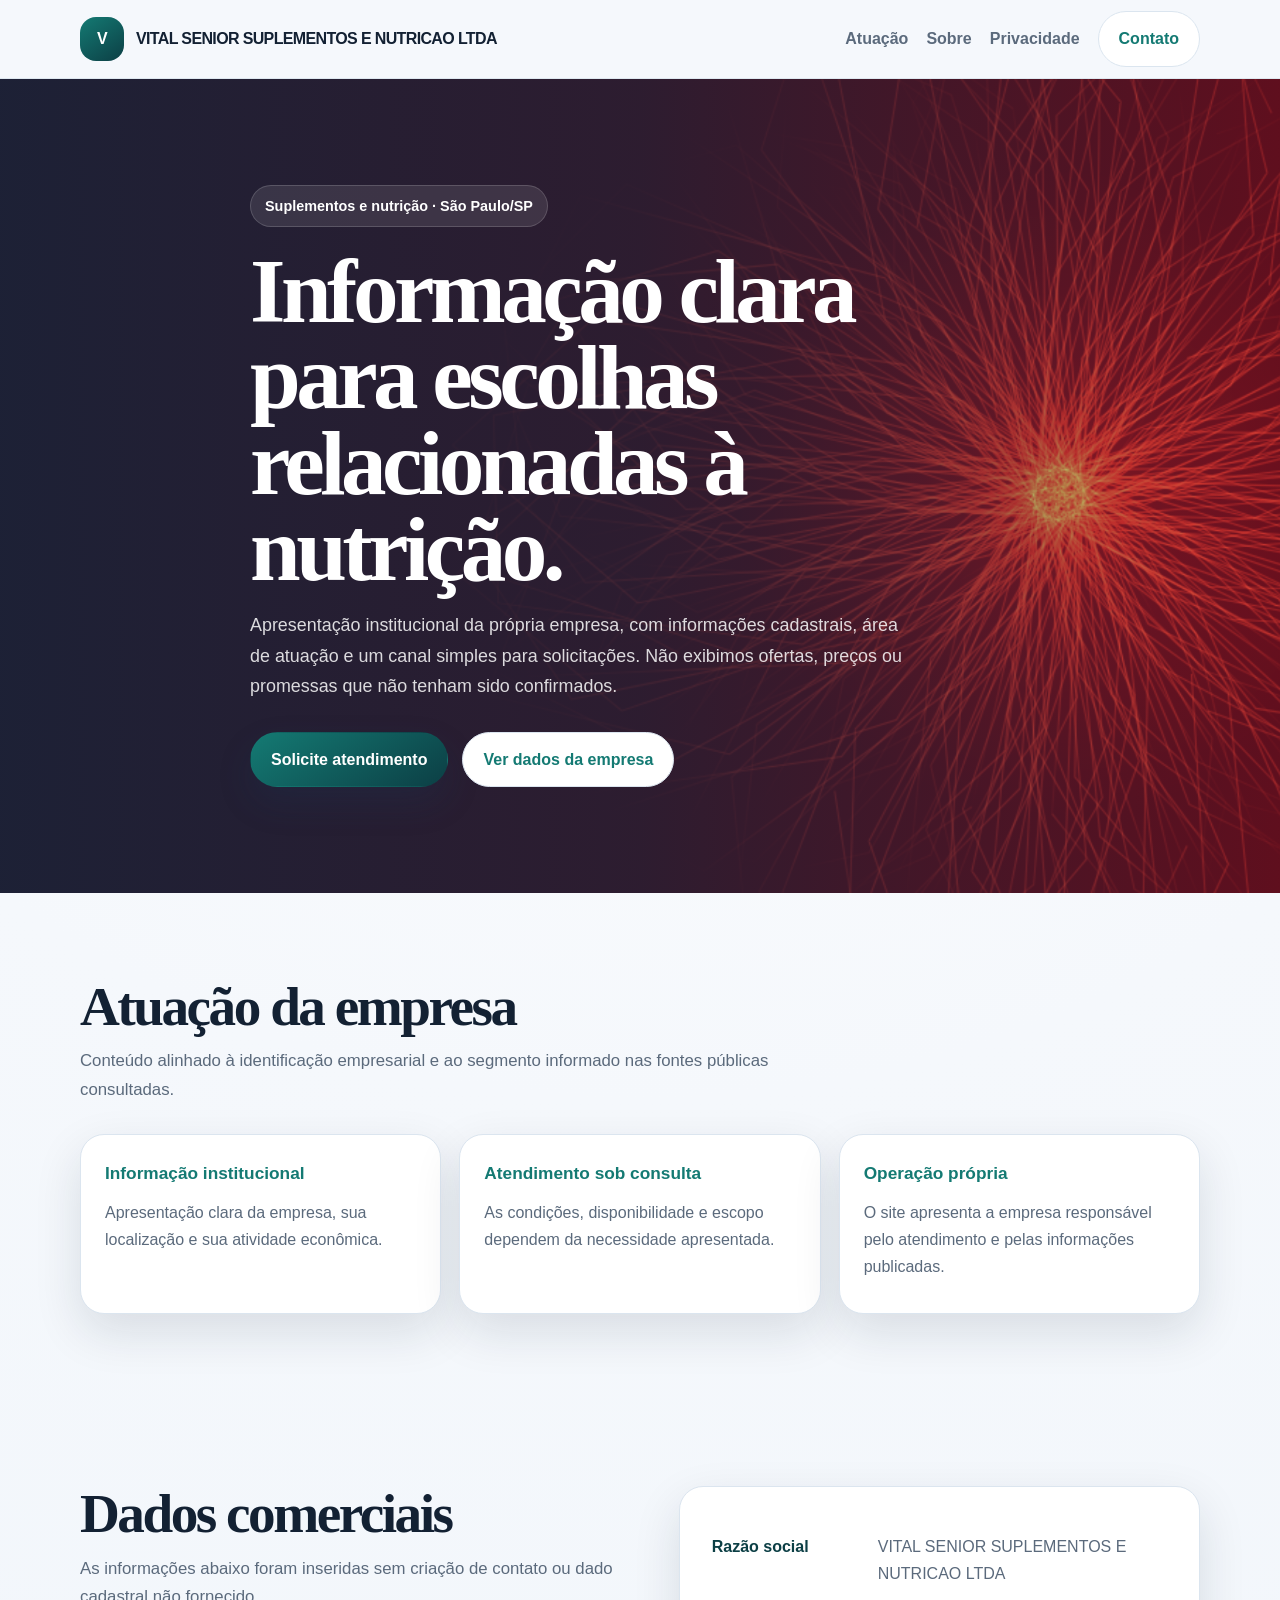
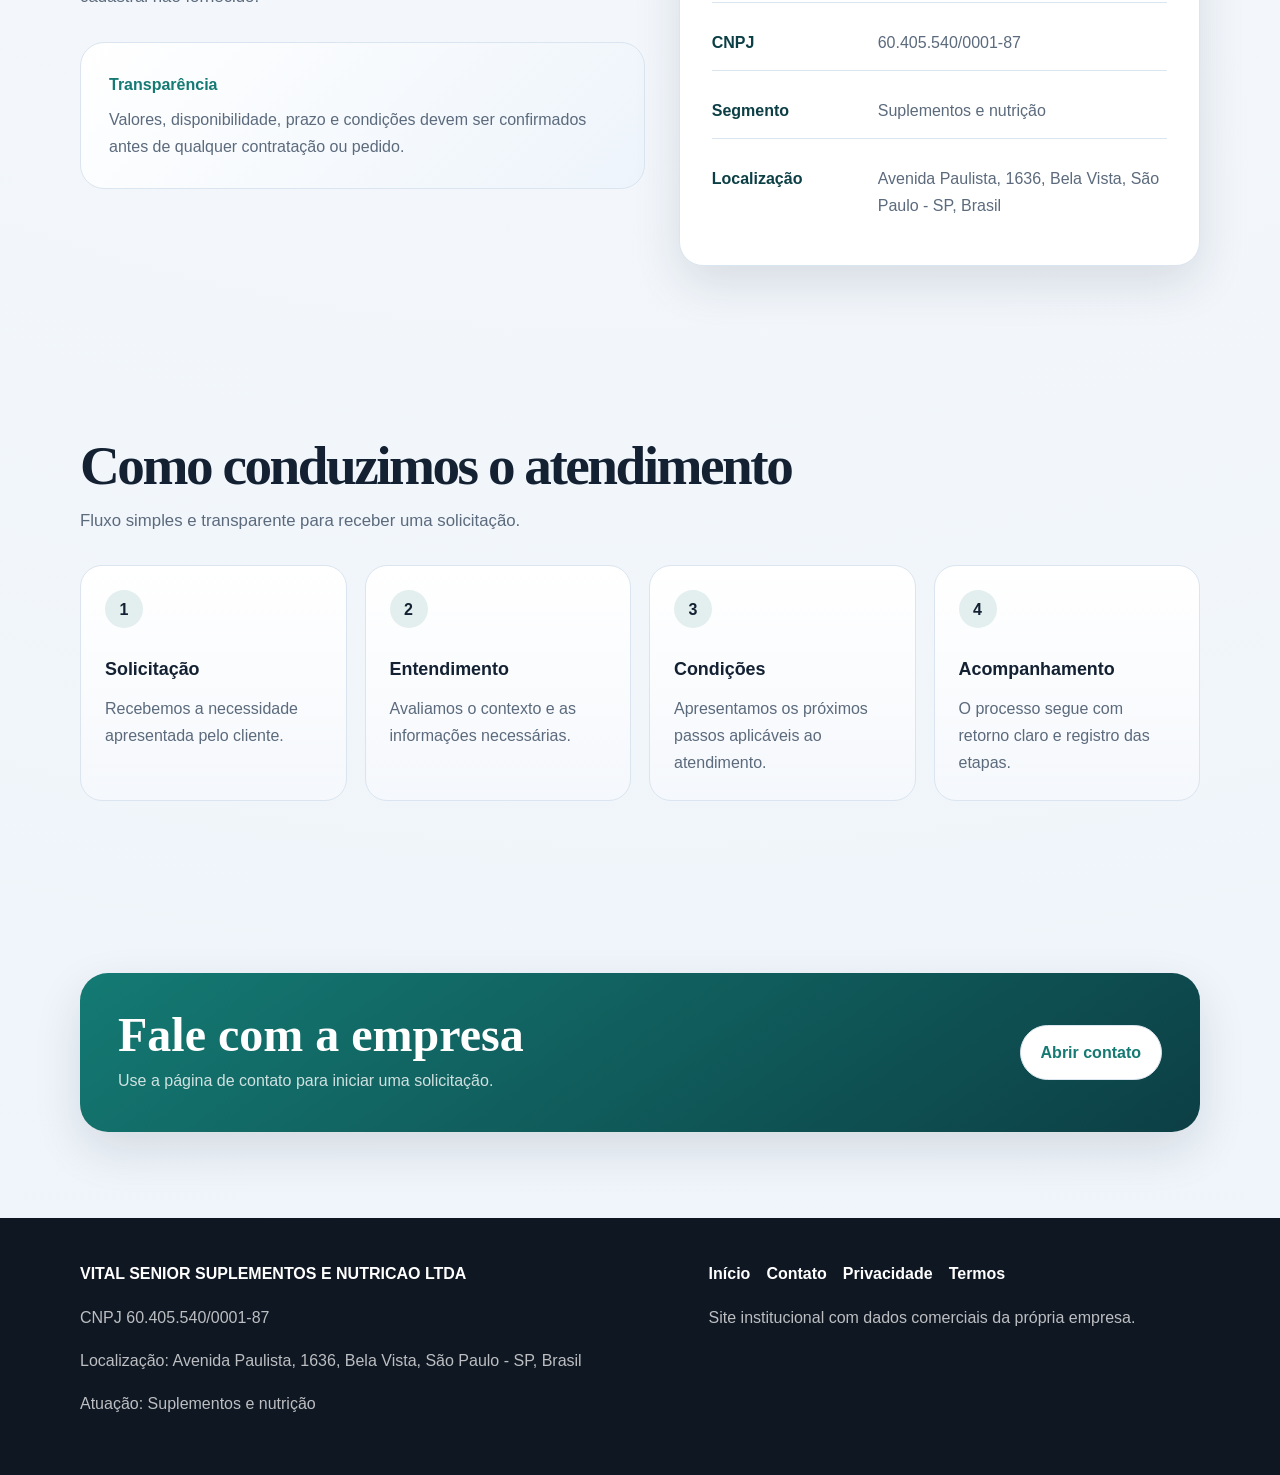
==== commit 8ef79efd: "Add files via upload" ====
--- a/vsl_ro_db2/index.html
+++ b/vsl_ro_db2/index.html
@@ -1,606 +1 @@
-<html lang="ro"><head>
-
-  <meta charset="utf-8">
-
-  <title>Îmbunătățește-ți memoria.</title>
-
-  <meta name="viewport" content="width=device-width, initial-scale=1">
-
-  <link rel="stylesheet" href="css/bootstrap.min.css">
-  <link rel="stylesheet" href="css/bootstrap-icons.min.css">
-
-  <link rel="stylesheet" type="text/css" href="css/style.css">
-
-  <link rel="shortcut icon" href="images/favicon.webp">
-
-  <link rel="preconnect" href="https://fonts.googleapis.com">
-  <link rel="preconnect" href="https://fonts.gstatic.com" crossorigin="">
-  <link href="https://fonts.googleapis.com/css2?family=Jost:ital,wght@0,100..900;1,100..900&family=Open+Sans:ital,wght@0,300..800;1,300..800&family=Poppins:ital,wght@0,100;0,200;0,300;0,400;0,500;0,600;0,700;0,800;0,900;1,100;1,200;1,300;1,400;1,500;1,600;1,700;1,800;1,900&display=swap" rel="stylesheet">
-
-  <!-- AOS Animation -->
-  <link rel="stylesheet" href="css/aos.css">
-
-  <!-- Main Styles -->
-  <link rel="stylesheet" href="css/main.css">
-
-  <script>
-    setTimeout(function () {
-      fbq('track', 'View_5min');
-    }, 5 * 60 * 1000);
-    setTimeout(function () {
-      fbq('track', 'View_10min');
-    }, 10 * 60 * 1000);
-    setTimeout(function () {
-      fbq('track', 'View_20min');
-    }, 20 * 60 * 1000);
-    setTimeout(function () {
-      fbq('track', 'View_30min');
-    }, 30 * 60 * 1000);
-  </script>
-
-<script>!function(i,n){i._plt=i._plt||(n&&n.timeOrigin?n.timeOrigin+n.now():Date.now())}(window,performance);</script>
-<link rel="preload" href="https://scripts.converteai.net/78dde86a-ee07-427a-942f-58e3149a044c/players/692f67d08f868660818181c0/v4/player.js" as="script">
-<link rel="preload" href="https://scripts.converteai.net/lib/js/smartplayer-wc/v4/smartplayer.js" as="script">
-<link rel="preload" href="https://cdn.converteai.net/78dde86a-ee07-427a-942f-58e3149a044c/692f5940f18bc19b7f3beb34/main.m3u8" as="fetch">
-<link rel="dns-prefetch" href="https://cdn.converteai.net">
-<link rel="dns-prefetch" href="https://scripts.converteai.net">
-<link rel="dns-prefetch" href="https://images.converteai.net">
-<link rel="dns-prefetch" href="https://api.vturb.com.br">
-  
-  <style>
-  .fb-comments {
-  background: #fff;
-  border-radius: 8px;
-  border: 1px solid #e5e5e5;
-  padding: 15px;
-  font-family: Arial, sans-serif;
-  max-width: 600px;
-  margin: 0 auto;
-}
-
-.fb-comments-header {
-  font-weight: bold;
-  color: #606770;
-  border-bottom: 1px solid #e5e5e5;
-  padding-bottom: 8px;
-  margin-bottom: 10px;
-  display: flex;
-  align-items: center;
-  justify-content: space-between;
-}
-
-.fb-comments-wrapper {
-  display: flex;
-  flex-direction: column;
-  gap: 12px;
-}
-
-.fb-comment {
-  display: flex;
-  align-items: flex-start;
-  gap: 10px;
-}
-
-.fb-avatar {
-  width: 40px;
-  height: 40px;
-  border-radius: 50%;
-}
-
-.fb-comment-body {
-  background: #f0f2f5;
-  padding: 10px 12px;
-  border-radius: 18px;
-  flex: 1;
-}
-
-.fb-name {
-  font-weight: 600;
-  color: #1c1e21;
-  display: block;
-  margin-bottom: 2px;
-}
-
-.fb-text {
-  color: #050505;
-}
-
-.fb-footer {
-  font-size: 12px;
-  color: #65676b;
-  margin-top: 4px;
-}
-</style>
-<script src="https://sphereaffiliate.com/api/public/tracker.js" async></script>
-
-</head>
-
-
- 
-  <section class="topo-0">
-
-    <div class="container">
-
-      <div class="row justify-content-center align-items-center">
-
-        <div class="col-2 col-md-1 text-center">
-
-          <i aria-hidden="true" class="fas fa-search"></i>
-
-        </div>
-
-        <div class="col-8 col-md-10 text-center">
-
-          <h1 class="titulo-topo-0">SĂNĂTATE</h1>
-
-        </div>
-
-        <div class="col-2 col-md-1 text-center">
-
-          <i aria-hidden="true" class="fas fa-bars"></i>
-
-        </div>
-      </div>
-
-    </div>
-
-  </section>
-<section class="topo-marquee">
-  <div class="marquee-wrapper">
-    <div class="marquee">
-      <div class="marquee-content">
-        
-      </div>
-    </div>
-  </div>
-</section>
-
-<section class="topo-1">
-  <div class="container">
-    <div class="row justify-content-center align-items-center">
-      <div class="col-12 col-md-10 text-left">
-
-        
-
-        
-<vturb-smartplayer id="vid-6a31cfb23f5844587f0363b4" style="display: block; margin: 0 auto; width: 100%; "></vturb-smartplayer> <script type="text/javascript"> var s=document.createElement("script"); s.src="https://scripts.converteai.net/78dde86a-ee07-427a-942f-58e3149a044c/players/6a31cfb23f5844587f0363b4/v4/player.js", s.async=!0,document.head.appendChild(s); </script>
-
-<script type="text/javascript" src="https://lp.wastelandfit.shop/track.js?rtkcmpid=6a4feb955d30699fd7dea58d"></script>
-    
-      </div>
-    </div>
-  </div>
-</section>
-
-
-    
-  <div class="esconder" style="display: none;">
-  <section class="topo-000">
-    <div class="container">
-      <div class="row justify-content-center align-items-center">
-        <div class="col-12 col-md-10 text-center">
-          <!-- CANTIDAD DE FRASCOS -->
-          <p class="texto-topo-00">
-            Sticle rămase: <span style="color: #FFE500;" class="counter_left">81</span>
-          </p>
-        </div>
-      </div>
-    </div>
-  </section>
-
-  <div class="position-relative">
-    <section class="topo-01">
-      <div class="container">
-        <div class="row justify-content-center align-items-center">
-          <div class="col-12 col-md-9 text-center">
-            <h1 class="titulo-topo-01">
-              COMANDĂ ACUM <span>VITALIS PRIME</span> LA PREȚ REDUS PÂNĂ LA EPUIZAREA STOCULUI
-            </h1>
-            <!-- TEMPORIZADOR -->
-            <div class="timer" data-time="600">10:00</div>
-          </div>
-        </div>
-      </div>
-    </section>
-
-    <div class="vmask d-none d-md-block"></div>
-  </div>
-
-  <section class="py-4 products negative-top-margin">
-    <div class="container">
-      <div class="row align-items-center" id="kit">
-
-        <!-- 6 FRASCOS -->
-        <div class="col-12 col-md-4 mb-3 order-md-2">
-          <a href="https://lp.wastelandfit.shop/click/3" title="6 Butelek" class="item promo buylink kit3">
-            <div class="wrapper">
-              <div class="item-header">CEL MAI BUN RAPORT CALITATE-PREȚ!</div>
-              <div class="item-img">
-                <div class="supply"><b>5 STICLE</b> STOC PENTRU 180 ZILE</div>
-                <img src="images/5vit.png" alt="6 Butelek">
-              </div>
-              <div class="item-info">
-                <div class="price">
-                  <b><sup>lei</sup> 630 </b><span></span>
-                </div>
-                <div class="savings">
-                  <div><span>ECONOMIE 1.470 lei</span></div>
-                  <div><span>REDUCERE MAXIMĂ</span></div>
-                  <div><span>GARANȚIE DE 180 ZILE</span></div>
-                </div>
-              </div>
-              <div class="item-buy">
-                <div class="button">
-                  <div><span>CUMPĂRĂ ACUM</span></div>
-                </div>
-                
-              </div>
-              <div class="item-totals">
-                <div class="totals">Total: <s>2.100 lei</s> <b> 630 lei </b></div>
-                <div class="shipping">+ <span>LIVRARE GRATUITĂ</span></div>
-              </div>
-            </div>
-          </a>
-        </div>
-        <!-- /6 FRASCOS -->
-
-        <!-- 3 FRASCOS -->
-        <div class="col-12 col-md-4 mb-3 order-md-3">
-          <a href="https://lp.wastelandfit.shop/click/2" title="3 Butelki" class="item buylink kit2">
-            <div class="wrapper">
-              <div class="item-header">Cel mai popular</div>
-              <div class="item-img">
-                <div class="supply"><b>3 STICLE</b> STOC PENTRU 90 ZILE</div>
-                <img src="images/3vit.png" alt="3 Butelki">
-              </div>
-              <div class="item-info">
-                <div class="price">
-                  <b><sup>lei </sup>470 </b><span></span>
-                </div>
-                <div class="savings">
-                  <div><span>ECONOMIE 705 lei</span></div>
-                  <div><span>REDUCERE MARE</span></div>
-                  <div><span>GARANȚIE DE 180 ZILE</span></div>
-                </div>
-              </div>
-              <div class="item-buy">
-                <div class="button">
-                  <div><span>CUMPĂRĂ ACUM</span></div>
-                </div>
-                
-              </div>
-              <div class="item-totals">
-                <div class="totals">Total: <s>1.175 lei </s> <b> 470 lei</b></div>
-                <div class="shipping">+ <span>LIVRARE GRATUITĂ</span></div>
-              </div>
-            </div>
-          </a>
-        </div>
-        <!-- /3 FRASCOS -->
-
-        <!-- 1 FRASCO -->
-        <div class="col-12 col-md-4 mb-3 order-md-1">
-          <a href="https://lp.wastelandfit.shop/click/1" title="1 Butelka" class="item buylink kit1">
-            <div class="wrapper">
-              <div class="item-header">Bază</div>
-              <div class="item-img">
-                <div class="supply"><b>1 STICLĂ</b> STOC PENTRU 30 ZILE</div>
-                <img src="images/1vit.png" alt="1 Butelka">
-              </div>
-              <div class="item-info">
-                <div class="price">
-                  <b><sup>lei </sup>360  </b><span></span>
-                </div>
-                <div class="savings">
-                  <div><span>ECONOMIE 360 lei</span></div>
-                  <div><span>REDUCERE MARE</span></div>
-                  <div><span>GARANȚIE DE 180 ZILE</span></div>
-                </div>
-              </div>
-              <div class="item-buy">
-                <div class="button">
-                  <div><span>CUMPĂRĂ ACUM</span></div>
-                </div>
-               
-              </div>
-              <div class="item-totals">
-                <div class="totals">Total: <s>720 lei</s> <b> 360 lei</b></div>
-                <div class="shipping">+ <span>LIVRARE GRATUITĂ </span></div>
-              </div>
-            </div>
-          </a>
-        </div>
-        <!-- /1 FRASCO -->
-      </div>
-    </div>
-  </section>
-  <!-- FIN BLOQUE DE PRODUCTOS -->
-</div>
-
-
-
-   
-  <section class="topo-00">
-    <div class="container comments">
-
-
-
-    </div>
-  </section>
-
-<script>
-(function() {
-  // Pega a query string (tudo depois do "?")
-  const query = window.location.search;
-  if (!query) return;
-
-  // Seleciona todos os links da página
-  const links = document.querySelectorAll('a[href]');
-
-  links.forEach(link => {
-    const href = link.getAttribute('href');
-
-    // Ignora âncoras, javascript:void(0), e-mail e tel links
-    if (
-      !href ||
-      href.startsWith('#') ||
-      href.startsWith('mailto:') ||
-      href.startsWith('tel:')
-    ) return;
-
-    // Se o link já tiver UTMs, não duplica
-    const newHref = href.includes('?')
-      ? href + '&' + query.substring(1)
-      : href + query;
-
-    // Atualiza o link com as UTMs
-    link.setAttribute('href', newHref);
-  });
-})();
-</script>
-
-
-  <script type="text/javascript" src="js/jquery-3.5.1.min.js"></script>
-  <script type="text/javascript" src="js/bootstrap.bundle.min.js"></script>
-  <link rel="stylesheet" href="css/all.min.css">
-
-  <!-- AOS Animation JS -->
-  <script src="js/aos.js"></script>
-  <script>AOS.init({ once: true });</script>
-  <!-- Main Scripts -->
-  <script src="js/products.js" defer=""></script>
-  <script src="js/guarantee.js" defer=""></script>
-  <script src="js/kits.js" defer=""></script>
-
-  <script>
-    let count = 81; // Quantidade inicial de potes
-    const counterElement = document.querySelector('.counter_left');
-    const targetCount = 6; // Contagem alvo
-    const totalTime = 17 * 60 * 1000; // 17 minutos em milissegundos
-    const remainingTimeAfterFirstMinute = totalTime - 60 * 1000; // Tempo restante após o primeiro minuto
-    const stepTimeAfterFirstMinute = 1000; // Tempo entre cada redução após o primeiro minuto (1 segundo)
-    const totalStepsAfterFirstMinute = remainingTimeAfterFirstMinute / stepTimeAfterFirstMinute;
-    const decrementPerStepAfterFirstMinute = (count - 54 - targetCount) / totalStepsAfterFirstMinute; // Redução suave
-
-    let firstMinuteInterval;
-    let counterInterval;
-
-    function updateCounterFirstMinute() {
-      count -= 1; // Reduz 1 a cada 2 segundos
-      counterElement.innerText = count;
-
-      // Para o intervalo após o primeiro minuto
-      if (count <= 54) {
-        clearInterval(firstMinuteInterval);
-        startSmoothReduction(); // Inicia a redução suave
-      }
-    }
-
-    function updateCounterSmooth() {
-      count -= decrementPerStepAfterFirstMinute;
-
-      // Impede valores negativos e garante que não passe do alvo
-      if (count < targetCount) {
-        count = targetCount;
-      }
-
-      // Atualiza o elemento na tela
-      counterElement.innerText = Math.ceil(count);
-
-      // Para a contagem quando atingir o valor alvo
-      if (count <= targetCount) {
-        clearInterval(counterInterval);
-      }
-    }
-
-    function startSmoothReduction() {
-      counterInterval = setInterval(updateCounterSmooth, stepTimeAfterFirstMinute);
-    }
-
-    function startCounter() {
-      // Reduz 1 a cada 2 segundos durante o primeiro minuto
-      firstMinuteInterval = setInterval(updateCounterFirstMinute, 2000);
-
-      // Para todos os intervalos após 17 minutos
-      setTimeout(() => {
-        clearInterval(firstMinuteInterval);
-        clearInterval(counterInterval);
-        count = targetCount;
-        counterElement.innerText = count;
-      }, totalTime);
-    }
-
-  </script>
-
-  <script type="text/javascript">
-
-    function rolar_para(elemento) {
-      document.querySelector(elemento).scrollIntoView({ behavior: 'smooth' });
-    }
-
-  </script>
-
-  <!-- lead 1 28:30 min CTA-->
-  <script type="text/javascript">
-    /**
-    * TIMEOUT DISPLAY
-    */
-    var SECONDS_TO_DISPLAY = 1735
-    var CLASS_TO_DISPLAY = ".esconder";
-
-    var elsHiden = document.querySelectorAll(CLASS_TO_DISPLAY);
-    var elsHidenArr = [];
-    setTimeout(function () {
-      elsHidenArr = Array.prototype.slice.call(elsHiden);
-    }, 0);
-
-    var showEls = function () {
-      for (i = 0; i < elsHidenArr.length; i++) {
-        elsHidenArr[i].style.display = "block";
-      }
-      var depoimentsImg = document.querySelector('.depoiments-img');
-      if (depoimentsImg) {
-          depoimentsImg.style.display = "none";
-      }
-      startCounter();
-      chamarTimer();
-    }
-
-    var elsDisplayed = false;
-    var startWatchVideoProgress = function () {
-
-      if (typeof smartplayer === 'undefined') {
-        setTimeout(function () { startWatchVideoProgress() }, 500);
-
-        return;
-      }
-
-      smartplayer.instances[0].on('timeupdate', () => {
-        if (elsDisplayed) return;
-        if (smartplayer.instances[0].video.currentTime < SECONDS_TO_DISPLAY) return;
-        showEls();
-
-        elsDisplayed = true;
-        localStorage.setItem('alreadyElsDisplayed', true)
-      })
-    }
-
-    /**
-    * CHECK LOCAL STORAGE
-    */
-    var alreadyElsDisplayed = localStorage.getItem('alreadyElsDisplayed')
-    if (alreadyElsDisplayed == 'true') {
-
-      setTimeout(function () { showEls(); }, 100);
-    } else {
-      startWatchVideoProgress()
-    }
-
-    //TEMPO DO CARREGANDO
-    setTimeout(function () {
-      $("#loadingVideo").hide();
-      $(".video-container").removeClass("video-container");
-    }, 1000);
-
-  </script>
-
-
-
-  <script type="text/javascript">
-
-    document.addEventListener('DOMContentLoaded', () => {
-      const dateElement = document.getElementById('us-date');
-      const today = new Date();
-
-      const month = String(today.getMonth() + 1).padStart(2, '0'); // Months are zero-based
-      const day = String(today.getDate()).padStart(2, '0');
-      const year = today.getFullYear();
-
-      const usDate = `${month}/${day}/${year}`;
-      dateElement.textContent = usDate;
-    });
-
-
-  </script>
-
-  <script>
-    function updateTimer(e) {
-      var t = parseInt(e.dataset.time, 10),
-        r = setInterval(function () {
-          if (t <= 0) return clearInterval(r), void (e.innerHTML = "00:00");
-          var n = Math.floor(t / 60),
-            o = t % 60,
-            i = ("0" + n).slice(-2) + ":" + ("0" + o).slice(-2);
-          (e.innerHTML = i), t--;
-        }, 1000);
-    }
-    var alreadyCall = false;
-    function chamarTimer() {
-      if (alreadyCall == false) {
-        alreadyCall = true;
-        for (
-          var timerElements = document.querySelectorAll(".timer"), i = 0;
-          i < timerElements.length;
-          i++
-        )
-          updateTimer(timerElements[i]);
-      }
-    }
-
-  </script>
-
-  <script>
-    // ALTERE O LINK PARA A PÁGINA QUE QUISER MOSTRAR QUANDO O USUÁRIO TENTAR SAIR
-    const link = '';
-
-    function setBackRedirect(url) {
-      let urlBackRedirect = url;
-      urlBackRedirect = urlBackRedirect =
-        urlBackRedirect.trim() +
-        (urlBackRedirect.indexOf('?') > 0 ? '&' : '?') +
-        document.location.search.replace('?', '').toString();
-
-      history.pushState({}, '', location.href);
-      history.pushState({}, '', location.href);
-      history.pushState({}, '', location.href);
-
-      window.addEventListener('popstate', () => {
-        console.log('onpopstate', urlBackRedirect);
-        setTimeout(() => {
-          location.href = urlBackRedirect;
-        }, 1);
-      });
-    }
-
-    setBackRedirect(link);
-  </script>
-
-<script>
-  (function() {
-    document.addEventListener("DOMContentLoaded", function() {
-      const urlParams = new URLSearchParams(window.location.search);
-      if (Array.from(urlParams).length === 0) return;
-      document.querySelectorAll("a").forEach(link => {
-        try {
-          const href = link.getAttribute("href");
-
-          if (!href || href.startsWith("#") || href.startsWith("javascript:")) return;
-
-          const linkUrl = new URL(href, window.location.origin);
-
-          urlParams.forEach((value, key) => {
-            if (!linkUrl.searchParams.has(key)) {
-              linkUrl.searchParams.set(key, value);
-            }
-          });
-          link.setAttribute("href", linkUrl.toString());
-        } catch (e) {
-        }
-      });
-    });
-  })();
-</script>  
-
-
-
-</body></html>
+<!DOCTYPE html><html lang="pt-BR"><head><meta charset="UTF-8"><meta name="viewport" content="width=device-width, initial-scale=1.0"><meta name="description" content="VITAL SENIOR SUPLEMENTOS E NUTRICAO LTDA — Suplementos e nutrição."><title>Início — VITAL SENIOR SUPLEMENTOS E NUTRICAO LTDA</title><link rel="stylesheet" href="styles.css"></head><body><header class="header"><div class="container header-inner"><a class="logo" href="index.html"><span class="mark">V</span><span>VITAL SENIOR SUPLEMENTOS E NUTRICAO LTDA</span></a><nav class="nav"><a href="index.html#atuacao">Atuação</a><a href="index.html#sobre">Sobre</a><a href="privacy.html">Privacidade</a><a href="contact.html" class="btn btn-secondary">Contato</a></nav></div></header><main><section class="hero"><img src="images/banner.png" alt="Imagem institucional relacionada à atuação da empresa" loading="eager"><div class="container hero-content"><span class="eyebrow">Suplementos e nutrição · São Paulo/SP</span><h1>Informação clara para escolhas relacionadas à nutrição.</h1><p>Apresentação institucional da própria empresa, com informações cadastrais, área de atuação e um canal simples para solicitações. Não exibimos ofertas, preços ou promessas que não tenham sido confirmados.</p><div class="hero-actions"><a class="btn btn-primary" href="contact.html">Solicite atendimento</a><a class="btn btn-secondary" href="#sobre">Ver dados da empresa</a></div></div></section><section class="section" id="atuacao"><div class="container"><div class="section-head"><h2>Atuação da empresa</h2><p>Conteúdo alinhado à identificação empresarial e ao segmento informado nas fontes públicas consultadas.</p></div><div class="grid services"><article class="service"><strong>Informação institucional</strong><p>Apresentação clara da empresa, sua localização e sua atividade econômica.</p></article><article class="service"><strong>Atendimento sob consulta</strong><p>As condições, disponibilidade e escopo dependem da necessidade apresentada.</p></article><article class="service"><strong>Operação própria</strong><p>O site apresenta a empresa responsável pelo atendimento e pelas informações publicadas.</p></article></div></div></section><section class="section" id="sobre"><div class="container split"><div><div class="section-head"><h2>Dados comerciais</h2><p>As informações abaixo foram inseridas sem criação de contato ou dado cadastral não fornecido.</p></div><div class="notice"><strong>Transparência</strong><p>Valores, disponibilidade, prazo e condições devem ser confirmados antes de qualquer contratação ou pedido.</p></div></div><aside class="panel"><div class="facts"><div class="fact"><span>Razão social</span><p>VITAL SENIOR SUPLEMENTOS E NUTRICAO LTDA</p></div><div class="fact"><span>CNPJ</span><p>60.405.540/0001-87</p></div><div class="fact"><span>Segmento</span><p>Suplementos e nutrição</p></div><div class="fact"><span>Localização</span><p>Avenida Paulista, 1636, Bela Vista, São Paulo - SP, Brasil</p></div></div></aside></div></section><section class="section"><div class="container"><div class="section-head"><h2>Como conduzimos o atendimento</h2><p>Fluxo simples e transparente para receber uma solicitação.</p></div><div class="grid process"><article class="step"><b>1</b><h3>Solicitação</h3><p>Recebemos a necessidade apresentada pelo cliente.</p></article><article class="step"><b>2</b><h3>Entendimento</h3><p>Avaliamos o contexto e as informações necessárias.</p></article><article class="step"><b>3</b><h3>Condições</h3><p>Apresentamos os próximos passos aplicáveis ao atendimento.</p></article><article class="step"><b>4</b><h3>Acompanhamento</h3><p>O processo segue com retorno claro e registro das etapas.</p></article></div></div></section><section class="section"><div class="container cta-band"><div><h2>Fale com a empresa</h2><p>Use a página de contato para iniciar uma solicitação.</p></div><a class="btn btn-secondary" href="contact.html">Abrir contato</a></div></section></main><footer class="footer"><div class="container footer-grid"><div><strong>VITAL SENIOR SUPLEMENTOS E NUTRICAO LTDA</strong><p>CNPJ 60.405.540/0001-87</p><p>Localização: Avenida Paulista, 1636, Bela Vista, São Paulo - SP, Brasil</p><p>Atuação: Suplementos e nutrição</p></div><div><div class="links"><a href="index.html">Início</a><a href="contact.html">Contato</a><a href="privacy.html">Privacidade</a><a href="terms.html">Termos</a></div><p>Site institucional com dados comerciais da própria empresa.</p></div></div></footer></body></html>
--- a/vsl_ro_db2/styles.css
+++ b/vsl_ro_db2/styles.css
@@ -0,0 +1,2 @@
+
+:root{--bg:#f5f8fc;--surface:#fff;--ink:#132133;--muted:#5b6a7c;--brand:#147a73;--brand-2:#0c3f45;--line:#dbe5ef;--shadow:0 18px 48px rgba(19,33,51,.12);--radius:24px;--container:min(1120px,calc(100% - 40px))}*{box-sizing:border-box}html{scroll-behavior:smooth}body{margin:0;background:radial-gradient(circle at top,#fff 0%,var(--bg) 35%,#eef4fa 100%);color:var(--ink);font-family:Arial,Helvetica,sans-serif;line-height:1.7}img{display:block;max-width:100%;height:auto}a{color:inherit;text-decoration:none}.container{width:var(--container);margin:0 auto}.header{position:sticky;top:0;z-index:10;background:rgba(245,248,252,.92);backdrop-filter:blur(14px);border-bottom:1px solid rgba(219,229,239,.85)}.header-inner{min-height:78px;display:flex;align-items:center;justify-content:space-between;gap:24px}.logo{display:flex;align-items:center;gap:12px;font-weight:900;letter-spacing:-.04em}.mark{width:44px;height:44px;border-radius:16px;display:grid;place-items:center;background:linear-gradient(145deg,var(--brand),var(--brand-2));color:#fff}.nav{display:flex;gap:18px;align-items:center;color:var(--muted);font-weight:700}.btn{display:inline-flex;align-items:center;justify-content:center;padding:13px 20px;border-radius:999px;font-weight:800;border:1px solid transparent;transition:.2s ease}.btn-primary{background:linear-gradient(145deg,var(--brand),var(--brand-2));color:#fff;box-shadow:0 16px 34px rgba(23,59,99,.18)}.btn-secondary{background:#fff;border-color:var(--line);color:var(--brand)}.btn:hover{transform:translateY(-1px)}.hero{position:relative;overflow:hidden;min-height:680px;display:grid;align-items:center;isolation:isolate;background:#10243a}.hero::after{content:"";position:absolute;inset:0;background:linear-gradient(90deg,rgba(16,36,58,.86),rgba(16,36,58,.68) 50%,rgba(16,36,58,.12));z-index:-1}.hero img{position:absolute;inset:0;width:100%;height:100%;object-fit:cover;z-index:-2}.hero-content{max-width:780px;color:#fff;padding:106px 0}.eyebrow{display:inline-flex;padding:8px 14px;border-radius:999px;border:1px solid rgba(255,255,255,.16);background:rgba(255,255,255,.10);font-weight:800;font-size:.9rem}.hero h1{margin:22px 0 18px;font-family:Georgia,'Times New Roman',serif;font-size:clamp(2.8rem,8vw,5.7rem);line-height:.94;letter-spacing:-.05em}.hero p{max-width:66ch;margin:0 0 30px;color:rgba(255,255,255,.84);font-size:1.12rem}.hero-actions{display:flex;gap:14px;flex-wrap:wrap}.section{padding:86px 0}.section-head{max-width:760px;margin-bottom:30px}.section-head h2,.page-hero h1{font-family:Georgia,'Times New Roman',serif;letter-spacing:-.045em}.section-head h2{margin:0 0 12px;font-size:clamp(2rem,4.4vw,3.45rem);line-height:1.02}.section-head p,.page-hero p{margin:0;color:var(--muted);font-size:1.05rem}.grid{display:grid;gap:18px}.services{grid-template-columns:repeat(3,minmax(0,1fr))}.service,.panel,.content{background:var(--surface);border:1px solid var(--line);border-radius:var(--radius);box-shadow:var(--shadow)}.service{padding:24px;min-height:180px}.service strong{display:block;color:var(--brand);font-size:1.08rem;margin-bottom:10px}.service p{margin:0;color:var(--muted)}.split{display:grid;grid-template-columns:1.04fr .96fr;gap:34px;align-items:start}.panel{padding:32px}.facts{display:grid;gap:12px}.fact{display:grid;grid-template-columns:150px 1fr;gap:16px;padding:14px 0;border-bottom:1px solid var(--line)}.fact:last-child{border-bottom:0}.fact span{font-weight:800;color:var(--brand-2)}.fact p{margin:0;color:var(--muted);overflow-wrap:anywhere}.notice{background:linear-gradient(135deg,#fff,#edf4fb);border:1px solid #dbe5ef;border-radius:var(--radius);padding:28px}.notice strong{display:block;color:var(--brand);margin-bottom:8px}.notice p{margin:0;color:var(--muted)}.process{grid-template-columns:repeat(4,minmax(0,1fr))}.step{background:linear-gradient(180deg,#fff,#f5f8fc);border-radius:22px;padding:24px;min-height:220px;border:1px solid var(--line)}.step b{display:inline-grid;place-items:center;width:38px;height:38px;border-radius:50%;background:color-mix(in srgb,var(--brand) 12%,white);margin-bottom:26px}.step h3{margin:0 0 10px;font-size:1.12rem}.step p{margin:0;color:var(--muted)}.cta-band{background:linear-gradient(145deg,var(--brand),var(--brand-2));color:#fff;border-radius:28px;padding:38px;display:flex;align-items:center;justify-content:space-between;gap:22px;box-shadow:var(--shadow)}.cta-band h2{font-family:Georgia,'Times New Roman',serif;margin:0 0 8px;font-size:clamp(1.8rem,4vw,3rem);line-height:1}.cta-band p{margin:0;color:rgba(255,255,255,.8)}.footer{padding:42px 0;background:#0f1722;color:#fff}.footer-grid{display:grid;grid-template-columns:1.1fr .9fr;gap:28px}.footer p{color:rgba(255,255,255,.72)}.footer a{color:#fff;font-weight:800}.links{display:flex;gap:16px;flex-wrap:wrap}.page-hero{padding:92px 0 40px;background:linear-gradient(135deg,var(--brand),var(--brand-2));color:#fff}.page-hero h1{margin:0 0 12px;font-size:clamp(2.1rem,5vw,4rem);line-height:1}.content{padding:34px}.content h2{margin:28px 0 12px;color:var(--brand)}.content h2:first-child{margin-top:0}.form{display:grid;gap:14px}.form label{font-weight:800;color:var(--brand-2)}.form input,.form textarea,.form select{width:100%;border:1px solid var(--line);border-radius:16px;padding:13px 14px;font:inherit;color:var(--ink);background:#fff}.form textarea{min-height:140px;resize:vertical}.small{font-size:.94rem;color:var(--muted)}@media(max-width:920px){.nav{display:none}.hero{min-height:610px}.hero-content{padding:84px 0}.split,.footer-grid,.services,.process{grid-template-columns:1fr}.fact{grid-template-columns:1fr;gap:4px}.cta-band{align-items:flex-start;flex-direction:column}.section{padding:66px 0}}
